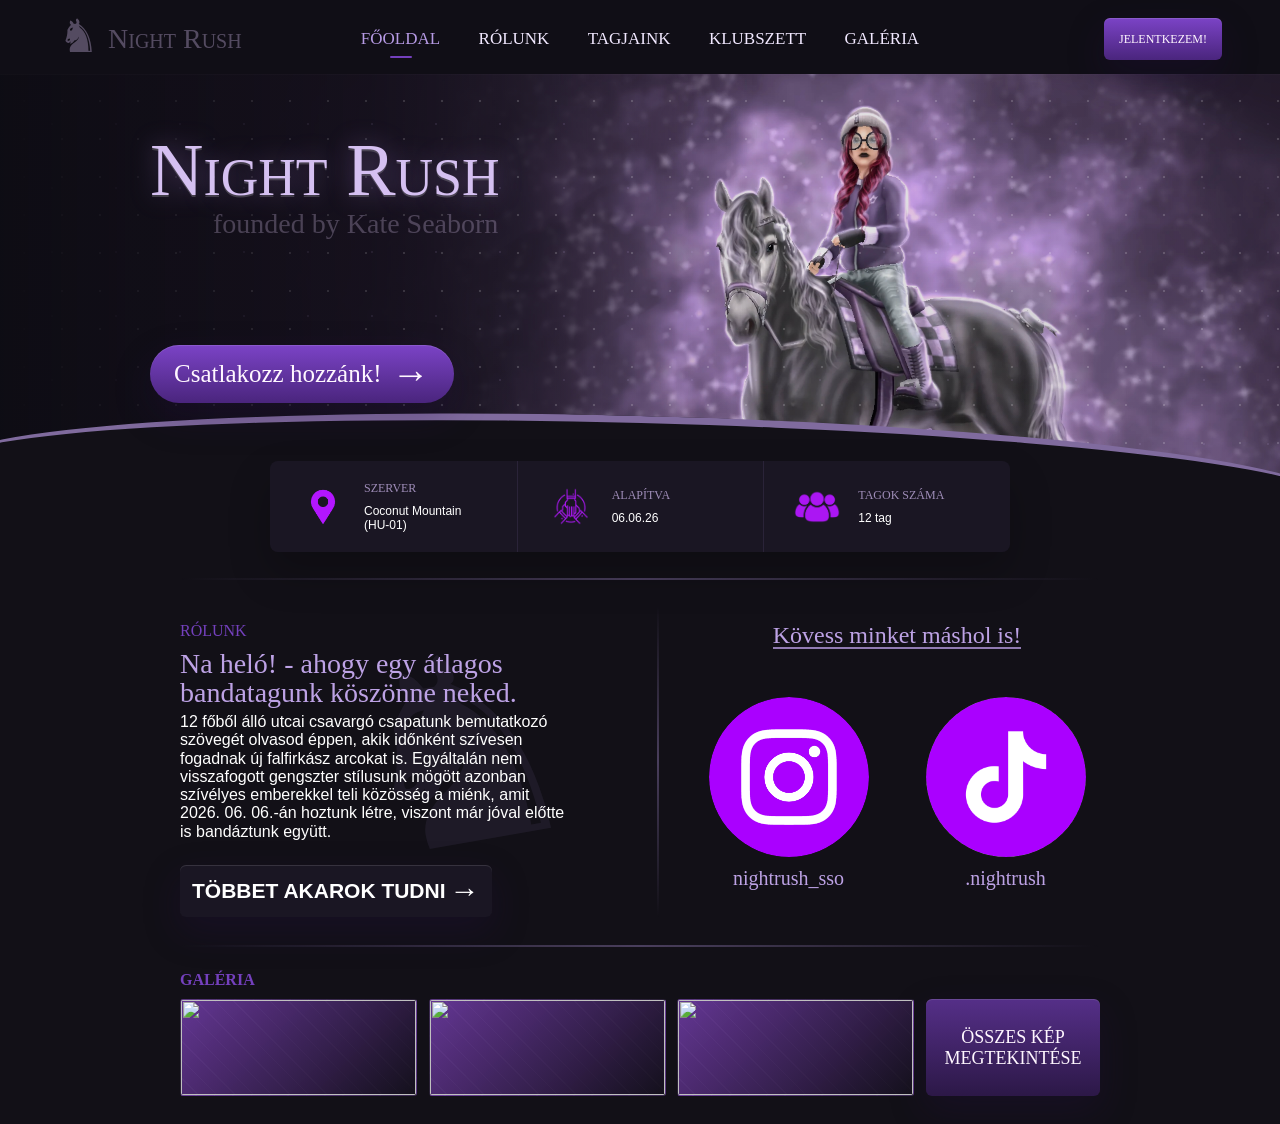
==== index.html @ 63777955 "felesleges mappa kidobása" ====
﻿<!doctype html>
<html lang="hu">
  <head>
    <meta charset="utf-8">
    <meta name="viewport" content="width=device-width, initial-scale=1">
    <title>Night Rush</title>
    <link rel="icon" type="image/png" href="favicon.png">
    <link rel="stylesheet" href="styles.css">
  </head>
  <body>
    <header class="site-header">
      <a class="brand" href="#top" aria-label="Night Rush főoldal">
        <span class="brand-mark">♞</span>
        <span class="brand-name">Night Rush</span>
      </a>

      <nav class="main-nav" aria-label="Fő navigáció">
        <a class="active" href="#top">Főoldal</a>
        <a href="about.html">Rólunk</a>
        <a href="members.html">Tagjaink</a>
        <a href="clubset.html">Klubszett</a>
        <a href="gallery.html">Galéria</a>
      </nav>

      <a class="signup" href="https://l.instagram.com/?u=https%3A%2F%2Fforms.gle%2FSHaKn915wKjyjQxG9%3Futm_source%3Dig%26utm_medium%3Dsocial%26utm_content%3Dlink_in_bio%26fbclid%3DPAZXh0bgNhZW0CMTEAc3J0YwZhcHBfaWQPOTM2NjE5NzQzMzkyNDU5AAGnLnoHaN5NuX6MIsAoJuYFFS6dMUvovTOfjFdRw7I2v9aJ-uq4dEeVnBawFtA_aem_dSKVIleX3c2ndOFH0dGpqg&e=AUBV46CCBtbFQHq004HUrLaMpmKb7VrA4uUzdfPHMlNv0bK4fb96FV8Ngfit9WtfaIc7hXgrzhkhtYWcp5ZnvWovMsER_MjlGZIw_nQCyIw9JjsWzvC9hpmP2lm9jGzvqNTI8eM" target="_blank" rel="noopener noreferrer">Jelentkezem!</a>
    </header>

    <main id="top">
      <section class="hero" aria-label="Night Rush bemutatkozó">
        <div class="hero-copy">
          <h1>Night Rush</h1>
          <p>founded by Kate Seaborn</p>
          <a class="hero-button" href="https://l.instagram.com/?u=https%3A%2F%2Fforms.gle%2FSHaKn915wKjyjQxG9%3Futm_source%3Dig%26utm_medium%3Dsocial%26utm_content%3Dlink_in_bio%26fbclid%3DPAZXh0bgNhZW0CMTEAc3J0YwZhcHBfaWQPOTM2NjE5NzQzMzkyNDU5AAGnLnoHaN5NuX6MIsAoJuYFFS6dMUvovTOfjFdRw7I2v9aJ-uq4dEeVnBawFtA_aem_dSKVIleX3c2ndOFH0dGpqg&e=AUBV46CCBtbFQHq004HUrLaMpmKb7VrA4uUzdfPHMlNv0bK4fb96FV8Ngfit9WtfaIc7hXgrzhkhtYWcp5ZnvWovMsER_MjlGZIw_nQCyIw9JjsWzvC9hpmP2lm9jGzvqNTI8eM" target="_blank" rel="noopener noreferrer">Csatlakozz hozzánk! <span aria-hidden="true">→</span></a>
        </div>
      </section>

      <section class="club-facts" aria-label="Klub adatok">
        <article>
          <div class="fact-icon"><img src="icon-location.png" alt=""></div>
          <div>
            <h2>Szerver</h2>
            <p>Coconut Mountain (HU-01)</p>
          </div>
        </article>
        <article>
          <div class="fact-icon"><img src="icon-founded.png" alt=""></div>
          <div>
            <h2>Alapítva</h2>
            <p>06.06.26</p>
          </div>
        </article>
        <article>
          <div class="fact-icon"><img src="icon-members.png" alt=""></div>
          <div>
            <h2>Tagok száma</h2>
            <p>12 tag</p>
          </div>
        </article>
      </section>

      <section id="rolunk" class="about-social">
        <div class="about">
          <p class="eyebrow">Rólunk</p>
          <h2>Na heló! - ahogy egy átlagos bandatagunk köszönne neked.</h2>
          <p>
            12 főből álló utcai csavargó csapatunk bemutatkozó szövegét olvasod éppen,
            akik időnként szívesen fogadnak új falfirkász arcokat is. Egyáltalán nem
            visszafogott gengszter stílusunk mögött azonban szívélyes emberekkel teli
            közösség a miénk, amit 2026. 06. 06.-án hoztunk létre, viszont már jóval
            előtte is bandáztunk együtt.
          </p>
          <a class="more-link" href="about.html">Többet akarok tudni <span aria-hidden="true">→</span></a>
        </div>

        <div class="social">
          <h2>Kövess minket máshol is!</h2>
          <div class="social-links">
            <a href="https://www.instagram.com/nightrush_sso/" target="_blank" rel="noopener noreferrer" aria-label="Instagram">
              <span class="social-circle">
                <img src="instagram.png" alt="">
              </span>
              <span>nightrush_sso</span>
            </a>
            <a href="https://www.tiktok.com/@.nightrush" target="_blank" rel="noopener noreferrer" aria-label="TikTok">
              <span class="social-circle">
                <img src="tiktok.png" alt="">
              </span>
              <span>.nightrush</span>
            </a>
          </div>
        </div>
      </section>

      <section id="galeria" class="gallery-section">
        <div class="section-heading">
          <h2>Galéria</h2>
        </div>
        <div class="gallery-row">
          <button class="thumb" type="button" aria-label="Galéria kép 1">
            <img src="gallery-03.png" alt="">
          </button>
          <button class="thumb" type="button" aria-label="Galéria kép 2">
            <img src="gallery-02.png" alt="">
          </button>
          <button class="thumb" type="button" aria-label="Galéria kép 3">
            <img src="gallery-01.png" alt="">
          </button>
          <a class="all-images" href="gallery.html">Összes kép megtekintése</a>
        </div>
      </section>
    </main>
  </body>
</html>
---- styles.css ----
﻿:root {
  --bg: #121017;
  --bg-deep: #0f0d15;
  --panel: #181420;
  --panel-soft: #1f182a;
  --text: #f1e8ff;
  --muted: #9f8db8;
  --purple: #7440bd;
  --purple-soft: #b69ae4;
  --purple-dark: #3b2062;
  --line: rgba(182, 154, 228, 0.34);
}

* {
  box-sizing: border-box;
}

html {
  scroll-behavior: smooth;
}

body {
  margin: 0;
  background: var(--bg);
  color: var(--text);
  font-family: Georgia, "Times New Roman", serif;
  animation: page-fade 700ms ease both;
}

a {
  color: inherit;
  text-decoration: none;
}

.site-header {
  position: sticky;
  top: 0;
  z-index: 10;
  height: 74px;
  display: grid;
  grid-template-columns: minmax(190px, 1fr) auto minmax(150px, 1fr);
  align-items: center;
  gap: 24px;
  padding: 0 clamp(20px, 5vw, 58px);
  background: rgba(17, 15, 23, 0.96);
  box-shadow: 0 1px 0 rgba(255, 255, 255, 0.02);
  animation: slide-down 650ms ease both;
}

.brand {
  display: inline-flex;
  align-items: center;
  gap: 9px;
  width: max-content;
  color: rgba(197, 177, 222, 0.38);
}

.brand-mark {
  font-size: 46px;
  line-height: 1;
  transform: translateY(-2px);
}

.brand-name {
  font-size: clamp(20px, 2.4vw, 28px);
  font-variant: small-caps;
  letter-spacing: 0;
}

.main-nav {
  display: flex;
  align-items: center;
  justify-content: center;
  gap: clamp(18px, 3vw, 42px);
  font-size: clamp(15px, 1.35vw, 17px);
  text-transform: uppercase;
}

.main-nav a {
  position: relative;
  color: #f1e8ff;
  padding: 29px 0;
}

.main-nav a.active,
.main-nav a:hover {
  color: var(--purple-soft);
}

.main-nav a.active::after,
.main-nav a:hover::after {
  content: "";
  position: absolute;
  left: 50%;
  bottom: 20px;
  width: 22px;
  height: 2px;
  transform: translateX(-50%);
  background: var(--purple);
  border-radius: 999px;
}

.signup,
.hero-button,
.more-link,
.all-images {
  display: inline-flex;
  align-items: center;
  justify-content: center;
  min-height: 42px;
  border-radius: 6px;
  background: linear-gradient(180deg, #7b43c6, #4a257d);
  box-shadow: inset 0 1px 0 rgba(255, 255, 255, 0.12), 0 14px 36px rgba(38, 14, 72, 0.26);
  color: #fff7ff;
  transition: transform 420ms cubic-bezier(0.16, 1, 0.3, 1), filter 420ms ease, box-shadow 420ms ease;
  animation: button-breathe 4.6s ease-in-out infinite;
}

.signup:hover,
.hero-button:hover,
.more-link:hover,
.all-images:hover {
  transform: translateY(-3px) scale(1.025);
  filter: brightness(1.12);
  box-shadow: inset 0 1px 0 rgba(255, 255, 255, 0.16), 0 18px 42px rgba(116, 64, 189, 0.38);
}

.signup {
  justify-self: end;
  min-width: 114px;
  padding: 0 15px;
  font-size: 12px;
  text-transform: uppercase;
}

.hero {
  position: relative;
  min-height: 410px;
  display: grid;
  grid-template-columns: minmax(320px, 0.9fr) minmax(260px, 1fr);
  align-items: center;
  gap: 26px;
  overflow: hidden;
  padding: 62px clamp(28px, 14vw, 150px) 82px;
  background:
    linear-gradient(90deg, rgba(12, 11, 18, 0.94) 0%, rgba(15, 12, 22, 0.76) 29%, rgba(27, 18, 38, 0.1) 60%, rgba(18, 14, 25, 0.22) 100%),
    url("hero-bg.png");
  background-size: cover;
  background-position: center, 52% 38%;
  animation: hero-glow 7.2s ease-in-out infinite alternate, hero-pan 18s ease-in-out infinite alternate;
}

.hero::before {
  content: "";
  position: absolute;
  inset: 0;
  background-image:
    radial-gradient(circle, rgba(255, 255, 255, 0.52) 0 1px, transparent 1.6px),
    radial-gradient(circle, rgba(197, 174, 233, 0.36) 0 1px, transparent 1.5px);
  background-size: 38px 38px, 64px 64px;
  background-position: 5px 8px, 20px 18px;
  mask-image: linear-gradient(90deg, transparent 0%, black 38%, black 100%);
  opacity: 0.33;
  animation: stars-drift 16s linear infinite, star-pulse 5.8s ease-in-out infinite;
}

.hero::after {
  content: "";
  position: absolute;
  left: -4vw;
  right: -4vw;
  bottom: -30px;
  height: 92px;
  background: var(--bg);
  border-top: 7px solid rgba(171, 143, 211, 0.72);
  border-radius: 50% 50% 0 0 / 66% 66% 0 0;
  transform: rotate(1.5deg);
}

.hero-copy {
  position: relative;
  z-index: 1;
  max-width: 450px;
  animation: rise-in 1100ms 140ms cubic-bezier(0.16, 1, 0.3, 1) both;
}

.hero h1 {
  margin: 0;
  color: #d5c0f1;
  font-size: clamp(56px, 7vw, 74px);
  font-weight: 400;
  line-height: 0.92;
  text-shadow: 0 2px 0 rgba(255, 255, 255, 0.18), 0 0 26px rgba(178, 137, 230, 0.4);
  font-variant: small-caps;
  animation: title-aura 4.8s ease-in-out infinite;
}

.hero p {
  margin: 4px 0 105px 63px;
  color: rgba(181, 164, 199, 0.34);
  font-size: clamp(20px, 2.4vw, 28px);
}

.hero-button {
  min-width: 268px;
  min-height: 58px;
  padding: 0 24px;
  border-radius: 999px;
  font-size: 25px;
  animation-delay: 700ms;
}

.hero-button span {
  margin-left: 10px;
  font-size: 38px;
  line-height: 0;
}

.club-facts {
  position: relative;
  z-index: 2;
  width: min(740px, calc(100% - 36px));
  margin: -24px auto 26px;
  display: grid;
  grid-template-columns: repeat(3, 1fr);
  background: rgba(28, 23, 37, 0.96);
  border-radius: 8px;
  box-shadow: 0 20px 42px rgba(0, 0, 0, 0.22);
  animation: rise-in 1050ms 260ms cubic-bezier(0.16, 1, 0.3, 1) both, panel-glow 5.6s ease-in-out infinite;
}

.club-facts article {
  min-height: 86px;
  display: flex;
  align-items: center;
  gap: 18px;
  padding: 20px 30px;
}

.club-facts article + article {
  border-left: 1px solid rgba(165, 134, 211, 0.12);
}

.fact-icon {
  color: var(--purple);
  width: 46px;
  height: 46px;
  display: grid;
  place-items: center;
  flex: 0 0 46px;
  font-size: 42px;
  line-height: 1;
  animation: icon-pulse 3.8s ease-in-out infinite;
}

.fact-icon img {
  width: 100%;
  height: 100%;
  display: block;
  object-fit: contain;
  mix-blend-mode: screen;
}

.club-facts h2 {
  margin: 0 0 8px;
  color: var(--muted);
  font-size: 12px;
  font-weight: 400;
  text-transform: uppercase;
}

.club-facts p {
  margin: 0;
  color: #fff;
  font-family: "Trebuchet MS", Arial, Helvetica, sans-serif;
  font-size: 12px;
}

.about-social,
.gallery-section {
  width: min(920px, calc(100% - 38px));
  margin: 0 auto;
}

.about-social {
  position: relative;
  display: grid;
  grid-template-columns: minmax(280px, 1fr) minmax(280px, 1fr);
  gap: 34px;
  padding-top: 25px;
  border-top: 2px solid transparent;
  border-image: linear-gradient(90deg, transparent, var(--line), transparent) 1;
  animation: rise-in 1080ms 380ms cubic-bezier(0.16, 1, 0.3, 1) both;
}

.about-social::before {
  content: "♞";
  position: absolute;
  left: clamp(38px, 17vw, 166px);
  top: 44px;
  color: rgba(182, 154, 228, 0.08);
  font-size: clamp(145px, 22vw, 260px);
  line-height: 1;
  transform: rotate(-10deg);
  pointer-events: none;
  animation: ghost-horse 8s ease-in-out infinite;
}

.about {
  position: relative;
  z-index: 1;
  padding: 17px 54px 0 0;
}

.eyebrow,
.section-heading h2 {
  margin: 0 0 10px;
  color: var(--purple);
  font-size: 16px;
  text-transform: uppercase;
}

.about h2 {
  margin: 0 0 6px;
  color: #bda2e5;
  font-size: clamp(25px, 3vw, 28px);
  line-height: 1.02;
  font-weight: 400;
}

.about p:not(.eyebrow) {
  margin: 0;
  max-width: 460px;
  color: #fff;
  font-family: "Trebuchet MS", Arial, Helvetica, sans-serif;
  font-size: 16px;
  line-height: 1.14;
}

.more-link {
  min-width: 290px;
  min-height: 52px;
  margin-top: 24px;
  padding: 0 12px;
  background: rgba(28, 23, 37, 0.92);
  color: #fff;
  font-family: "Trebuchet MS", Arial, Helvetica, sans-serif;
  font-size: 21px;
  font-weight: 700;
  text-transform: uppercase;
  animation-delay: 1300ms;
}

.more-link span {
  margin-left: 4px;
  font-size: 30px;
}

.social {
  position: relative;
  z-index: 1;
  border-left: 2px solid transparent;
  border-image: linear-gradient(180deg, transparent, var(--line), transparent) 1;
  padding: 18px 0 0 35px;
  text-align: center;
}

.social h2 {
  display: inline-block;
  margin: 0 0 48px;
  color: #bda2e5;
  font-size: clamp(22px, 2.8vw, 24px);
  font-weight: 400;
  line-height: 1;
  border-bottom: 2px solid rgba(181, 154, 223, 0.78);
}

.social-links {
  display: grid;
  grid-template-columns: repeat(2, minmax(130px, 1fr));
  gap: 28px;
  align-items: start;
}

.social-links a {
  display: grid;
  justify-items: center;
  gap: 10px;
  color: #bda2e5;
  font-size: 20px;
  animation: social-rise 1.1s cubic-bezier(0.16, 1, 0.3, 1) both;
}

.social-links a:nth-child(2) {
  animation-delay: 160ms;
}

.social-circle {
  width: min(160px, 100%);
  aspect-ratio: 1;
  display: grid;
  place-items: center;
  border-radius: 50%;
  background: transparent;
  color: #17121d;
  line-height: 1;
  overflow: hidden;
  transition: transform 520ms cubic-bezier(0.16, 1, 0.3, 1), box-shadow 520ms ease, filter 520ms ease;
}

.social-circle img {
  width: 100%;
  height: 100%;
  display: block;
  border-radius: 50%;
  object-fit: cover;
  object-position: center;
}

.social-links a:hover .social-circle {
  box-shadow: 0 0 46px rgba(176, 0, 255, 0.58);
  filter: brightness(1.08) saturate(1.08);
  transform: translateY(-8px) scale(1.055);
}

.gallery-section {
  margin-top: 28px;
  padding: 24px 0 28px;
  border-top: 2px solid transparent;
  border-image: linear-gradient(90deg, transparent, var(--line), transparent) 1;
  animation: rise-in 1080ms 480ms cubic-bezier(0.16, 1, 0.3, 1) both;
}

.gallery-row {
  display: grid;
  grid-template-columns: repeat(3, minmax(120px, 1fr)) 174px;
  gap: 12px;
  align-items: stretch;
}

.thumb {
  min-height: 95px;
  display: grid;
  place-items: center;
  overflow: hidden;
  padding: 0;
  border: 1px solid rgba(184, 153, 230, 0.12);
  border-radius: 3px;
  background:
    linear-gradient(135deg, rgba(132, 69, 196, 0.72), rgba(20, 16, 28, 0.88)),
    repeating-linear-gradient(45deg, transparent 0 12px, rgba(255, 255, 255, 0.08) 12px 13px);
  color: rgba(255, 255, 255, 0.68);
  cursor: pointer;
  font-family: inherit;
  font-size: 12px;
  text-transform: uppercase;
  position: relative;
  transition: transform 520ms cubic-bezier(0.16, 1, 0.3, 1), filter 520ms ease, box-shadow 520ms ease;
  animation: thumb-enter 980ms cubic-bezier(0.16, 1, 0.3, 1) both;
}

.thumb img {
  width: 100%;
  height: 100%;
  min-height: 95px;
  display: block;
  object-fit: cover;
}

.thumb::before {
  content: "";
  position: absolute;
  inset: -40%;
  background: linear-gradient(110deg, transparent 38%, rgba(255, 255, 255, 0.18), transparent 62%);
  opacity: 0;
  transform: translateX(-36%);
  animation: thumb-shimmer 6s ease-in-out infinite;
  pointer-events: none;
}

.thumb span,
.thumb img {
  position: relative;
  z-index: 1;
}

.thumb:nth-child(2) {
  animation-delay: 120ms;
}

.thumb:nth-child(3) {
  animation-delay: 240ms;
}

.thumb:nth-child(4) {
  animation-delay: 360ms;
}

.thumb:nth-child(2)::before {
  animation-delay: 800ms;
}

.thumb:nth-child(3)::before {
  animation-delay: 1500ms;
}

.thumb:nth-child(4)::before {
  animation-delay: 2200ms;
}

.thumb:hover {
  box-shadow: 0 16px 36px rgba(0, 0, 0, 0.34), 0 0 22px rgba(116, 64, 189, 0.28);
  filter: brightness(1.16) saturate(1.12);
  transform: translateY(-7px) scale(1.025);
}

.all-images {
  min-height: 95px;
  padding: 10px 14px;
  background: linear-gradient(180deg, #552f88, #2c1847);
  font-size: 18px;
  line-height: 1.15;
  text-align: center;
  text-transform: uppercase;
}

.gallery-page {
  min-height: calc(100vh - 74px);
  padding: 54px clamp(18px, 5vw, 58px) 70px;
  background:
    radial-gradient(circle at 20% 0%, rgba(116, 64, 189, 0.22), transparent 34%),
    radial-gradient(circle at 86% 12%, rgba(182, 154, 228, 0.13), transparent 30%),
    var(--bg);
}

.about-page {
  min-height: calc(100vh - 74px);
  padding: 54px clamp(18px, 5vw, 58px) 76px;
  background:
    radial-gradient(circle at 18% 8%, rgba(116, 64, 189, 0.22), transparent 34%),
    radial-gradient(circle at 84% 18%, rgba(182, 154, 228, 0.12), transparent 32%),
    var(--bg);
}

.about-hero {
  width: min(1080px, 100%);
  margin: 0 auto 24px;
  padding-bottom: 24px;
  border-bottom: 2px solid transparent;
  border-image: linear-gradient(90deg, transparent, var(--line), transparent) 1;
  animation: rise-in 1000ms 120ms cubic-bezier(0.16, 1, 0.3, 1) both;
}

.about-hero h1 {
  margin: 0;
  color: #d5c0f1;
  font-size: clamp(42px, 6vw, 72px);
  font-weight: 400;
  line-height: 0.95;
  font-variant: small-caps;
  text-shadow: 0 0 34px rgba(178, 137, 230, 0.5);
}

.story-list {
  width: min(1080px, 100%);
  margin: 0 auto;
  display: grid;
  gap: 18px;
}

.story-block {
  position: relative;
  display: grid;
  grid-template-columns: minmax(260px, 0.58fr) minmax(180px, 0.42fr);
  align-items: center;
  min-height: 178px;
  overflow: hidden;
  animation: rise-in 1000ms cubic-bezier(0.16, 1, 0.3, 1) both;
}

.story-block::before {
  content: "";
  position: absolute;
  inset: 0 0 0 32%;
  background: var(--story-bg) center / cover no-repeat;
  opacity: 0.24;
  mask-image: radial-gradient(ellipse at center, black 0%, black 36%, transparent 76%);
  pointer-events: none;
}

.story-block:nth-child(2) {
  animation-delay: 120ms;
}

.story-block:nth-child(3) {
  animation-delay: 240ms;
}

.story-block:nth-child(4) {
  animation-delay: 360ms;
}

.story-block.align-right {
  grid-template-columns: minmax(180px, 0.42fr) minmax(260px, 0.58fr);
}

.story-block.align-right::before {
  inset: 0 32% 0 0;
}

.story-block:nth-child(1) {
  --story-bg: url("about-bg-01.png");
}

.story-block:nth-child(2) {
  --story-bg: url("about-bg-02.png");
}

.story-block:nth-child(3) {
  --story-bg: url("about-bg-03.png");
}

.story-block:nth-child(4) {
  --story-bg: url("about-bg-01.png");
}
.story-block:nth-child(2)::before {
  background-position: 24% center;
}

.story-block:nth-child(3)::before {
  background-position: center 22%;
}

.story-block.align-right .story-copy {
  grid-column: 2;
}

.story-copy {
  position: relative;
  z-index: 1;
  padding: 28px 30px;
  border-left: 3px solid rgba(116, 64, 189, 0.72);
  background: rgba(24, 20, 32, 0.7);
  box-shadow: 0 18px 42px rgba(0, 0, 0, 0.22);
}

.story-copy::before {
  content: "♞";
  position: absolute;
  right: 20px;
  bottom: -14px;
  color: rgba(182, 154, 228, 0.08);
  font-size: 110px;
  line-height: 1;
  pointer-events: none;
}

.story-copy h2 {
  position: relative;
  margin: 0 0 10px;
  color: #bda2e5;
  font-size: clamp(24px, 3vw, 31px);
  font-weight: 400;
}

.story-copy p {
  position: relative;
  margin: 0;
  color: #fff;
  font-family: "Trebuchet MS", Arial, Helvetica, sans-serif;
  font-size: 16px;
  line-height: 1.45;
}

.story-copy p + p {
  margin-top: 14px;
}

.gallery-hero {
  width: min(1180px, 100%);
  margin: 0 auto 32px;
  padding-bottom: 24px;
  border-bottom: 2px solid transparent;
  border-image: linear-gradient(90deg, transparent, var(--line), transparent) 1;
  animation: rise-in 1000ms 120ms cubic-bezier(0.16, 1, 0.3, 1) both;
}

.gallery-hero h1 {
  margin: 0;
  color: #d5c0f1;
  font-size: clamp(42px, 6vw, 72px);
  font-weight: 400;
  line-height: 0.95;
  font-variant: small-caps;
  text-shadow: 0 0 34px rgba(178, 137, 230, 0.5);
}

.gallery-grid {
  width: min(1180px, 100%);
  margin: 0 auto;
  display: grid;
  grid-template-columns: repeat(6, 1fr);
  gap: 16px;
}

.gallery-card {
  grid-column: span 3;
  min-height: 270px;
  display: block;
  overflow: hidden;
  padding: 0;
  border: 1px solid rgba(184, 153, 230, 0.18);
  border-radius: 6px;
  background: var(--panel);
  cursor: pointer;
  box-shadow: 0 18px 42px rgba(0, 0, 0, 0.24);
  animation: thumb-enter 1050ms cubic-bezier(0.16, 1, 0.3, 1) both;
  transition: transform 520ms cubic-bezier(0.16, 1, 0.3, 1), filter 520ms ease, box-shadow 520ms ease;
}

.gallery-card:nth-child(2) {
  animation-delay: 140ms;
}

.gallery-card:nth-child(3) {
  animation-delay: 280ms;
}

.gallery-card.wide:nth-child(3) {
  grid-column: 2 / span 4;
}

.gallery-card img {
  width: 100%;
  height: 100%;
  min-height: 270px;
  display: block;
  object-fit: cover;
}

.gallery-card:hover {
  box-shadow: 0 24px 54px rgba(0, 0, 0, 0.34), 0 0 26px rgba(116, 64, 189, 0.28);
  filter: brightness(1.1) saturate(1.08);
  transform: translateY(-8px) scale(1.012);
}

.lightbox {
  position: fixed;
  inset: 0;
  z-index: 40;
  display: grid;
  grid-template-columns: 72px minmax(0, 1fr) 72px;
  align-items: center;
  gap: 18px;
  padding: 42px clamp(18px, 4vw, 54px);
  background: rgba(10, 8, 14, 0.68);
  backdrop-filter: blur(3px);
  opacity: 0;
  pointer-events: none;
  transition: opacity 280ms ease;
}

.lightbox.is-open {
  opacity: 1;
  pointer-events: auto;
}

.lightbox-open {
  overflow: hidden;
}

.lightbox-frame {
  margin: 0;
  display: grid;
  gap: 12px;
  justify-items: center;
  transform: translateY(18px) scale(0.98);
  transition: transform 360ms cubic-bezier(0.16, 1, 0.3, 1);
}

.lightbox.is-open .lightbox-frame {
  transform: translateY(0) scale(1);
}

.lightbox-image {
  max-width: 100%;
  max-height: min(76vh, 760px);
  display: block;
  border: 1px solid rgba(184, 153, 230, 0.22);
  border-radius: 6px;
  object-fit: contain;
  box-shadow: 0 28px 70px rgba(0, 0, 0, 0.48), 0 0 38px rgba(116, 64, 189, 0.22);
}

.lightbox-title {
  color: #bda2e5;
  font-family: "Trebuchet MS", Arial, Helvetica, sans-serif;
  font-size: 16px;
  font-weight: 700;
  text-transform: uppercase;
}

.lightbox-close,
.lightbox-nav {
  border: 0;
  border-radius: 50%;
  background: rgba(116, 64, 189, 0.78);
  color: #fff;
  cursor: pointer;
  font-family: Georgia, "Times New Roman", serif;
  transition: transform 220ms ease, filter 220ms ease, box-shadow 220ms ease;
}

.lightbox-close:hover,
.lightbox-nav:hover {
  filter: brightness(1.12);
  transform: scale(1.08);
  box-shadow: 0 0 34px rgba(116, 64, 189, 0.48);
}

.lightbox-close {
  position: absolute;
  top: 22px;
  right: 24px;
  width: 44px;
  height: 44px;
  font-size: 34px;
  line-height: 1;
}

.lightbox-nav {
  width: 58px;
  height: 58px;
  font-size: 48px;
  line-height: 0.9;
}

.lightbox-prev {
  justify-self: end;
}

.lightbox-next {
  justify-self: start;
}

.placeholder-page {
  min-height: calc(100vh - 74px);
  display: grid;
  place-items: center;
  padding: 52px 18px;
  background:
    radial-gradient(circle at 28% 12%, rgba(116, 64, 189, 0.24), transparent 34%),
    radial-gradient(circle at 82% 70%, rgba(182, 154, 228, 0.12), transparent 32%),
    var(--bg);
}

.placeholder-panel {
  position: relative;
  width: min(680px, 100%);
  padding: clamp(34px, 6vw, 58px);
  overflow: hidden;
  text-align: center;
  background: rgba(24, 20, 32, 0.78);
  border-left: 3px solid rgba(116, 64, 189, 0.78);
  box-shadow: 0 24px 56px rgba(0, 0, 0, 0.28), 0 0 28px rgba(116, 64, 189, 0.15);
  animation: rise-in 1000ms 120ms cubic-bezier(0.16, 1, 0.3, 1) both;
}

.placeholder-panel::before {
  content: "♞";
  position: absolute;
  right: 24px;
  bottom: -22px;
  color: rgba(182, 154, 228, 0.08);
  font-size: clamp(140px, 24vw, 230px);
  line-height: 1;
  pointer-events: none;
}

.placeholder-panel h1 {
  position: relative;
  margin: 0 0 12px;
  color: #d5c0f1;
  font-size: clamp(38px, 6vw, 68px);
  font-weight: 400;
  line-height: 0.98;
  font-variant: small-caps;
  text-shadow: 0 0 34px rgba(178, 137, 230, 0.48);
}

.placeholder-panel p:not(.eyebrow) {
  position: relative;
  margin: 0;
  color: #fff;
  font-family: "Trebuchet MS", Arial, Helvetica, sans-serif;
  font-size: clamp(18px, 2.4vw, 24px);
}

@media (max-width: 820px) {
  .site-header {
    height: auto;
    grid-template-columns: 1fr;
    justify-items: center;
    gap: 10px;
    padding: 14px 18px 16px;
  }

  .signup {
    justify-self: center;
  }

  .main-nav {
    width: 100%;
    justify-content: space-between;
    gap: 10px;
    font-size: 14px;
  }

  .main-nav a {
    padding: 8px 0 11px;
  }

  .main-nav a.active::after,
  .main-nav a:hover::after {
    bottom: 4px;
  }

  .hero {
    grid-template-columns: 1fr;
    min-height: 520px;
    align-items: end;
    padding: 34px 22px 106px;
    text-align: left;
    background:
      linear-gradient(180deg, rgba(12, 11, 18, 0.08) 0%, rgba(12, 11, 18, 0.08) 42%, rgba(12, 11, 18, 0.78) 76%, rgba(12, 11, 18, 0.94) 100%),
      url("hero-bg.png");
    background-size: auto 100%;
    background-position: 64% 42%;
    animation: hero-glow 7.2s ease-in-out infinite alternate;
  }

  .hero-copy {
    max-width: 340px;
  }

  .hero h1 {
    font-size: clamp(42px, 13vw, 58px);
  }

  .hero p {
    margin: 4px 0 22px 4px;
    font-size: 19px;
  }

  .hero-button {
    min-width: 210px;
    min-height: 48px;
    padding: 0 18px;
    font-size: 20px;
  }

  .club-facts,
  .about-social,
  .gallery-row {
    grid-template-columns: 1fr;
  }

  .club-facts article + article {
    border-left: 0;
    border-top: 1px solid rgba(165, 134, 211, 0.12);
  }

  .about {
    padding-right: 0;
  }

  .social {
    border-left: 0;
    border-top: 2px solid transparent;
    padding: 26px 0 0;
  }

  .social h2 {
    margin-bottom: 26px;
  }

  .gallery-row {
    grid-template-columns: repeat(2, minmax(0, 1fr));
  }

  .all-images {
    grid-column: 1 / -1;
  }

  .gallery-page {
    padding: 36px 18px 48px;
  }

  .about-page {
    padding: 36px 18px 52px;
  }

  .gallery-grid {
    grid-template-columns: 1fr;
  }

  .story-block,
  .story-block.align-right {
    grid-template-columns: 1fr;
  }

  .story-block::before,
  .story-block.align-right::before {
    inset: 0;
    opacity: 0.28;
    background-position: center;
    mask-image: radial-gradient(ellipse at center, black 0%, black 42%, transparent 88%);
  }
  .story-block:nth-child(2)::before {
    background-position: 22% center;
  }

  .story-block:nth-child(3)::before {
    background-position: center 18%;
  }

  .story-copy {
    background:
      linear-gradient(90deg, rgba(18, 14, 25, 0.94), rgba(18, 14, 25, 0.82)),
      rgba(24, 20, 32, 0.86);
    box-shadow: 0 18px 42px rgba(0, 0, 0, 0.36);
  }

  .story-block.align-right .story-copy {
    grid-column: auto;
  }

  .gallery-card,
  .gallery-card.wide:nth-child(3) {
    grid-column: auto;
  }

  .gallery-card,
  .gallery-card img {
    min-height: 220px;
  }

  .lightbox {
    grid-template-columns: 1fr 1fr;
    grid-template-areas:
      "frame frame"
      "prev next";
    gap: 18px;
    padding: 70px 16px 28px;
  }

  .lightbox-frame {
    grid-area: frame;
  }

  .lightbox-prev {
    grid-area: prev;
    justify-self: end;
  }

  .lightbox-next {
    grid-area: next;
    justify-self: start;
  }

  .lightbox-image {
    max-height: 64vh;
  }
}

@media (max-width: 480px) {
  .main-nav {
    flex-wrap: wrap;
    justify-content: center;
  }

  .brand-mark {
    font-size: 38px;
  }

  .hero h1 {
    font-size: 48px;
  }

  .hero-button,
  .more-link {
    width: 100%;
    min-width: 0;
    font-size: 18px;
  }

  .hero-button {
    width: auto;
    min-width: 185px;
    min-height: 44px;
    padding: 0 15px;
    font-size: 17px;
  }

  .hero-button span {
    font-size: 28px;
  }

  .club-facts article {
    padding: 18px 22px;
  }

  .social-links {
    grid-template-columns: repeat(2, minmax(0, 1fr));
    gap: 18px;
  }

  .social-circle {
    width: min(150px, 38vw);
  }

  .gallery-row {
    grid-template-columns: 1fr;
  }

  .gallery-card,
  .gallery-card img {
    min-height: 180px;
  }
}

@keyframes page-fade {
  from {
    opacity: 0;
  }
  to {
    opacity: 1;
  }
}

@keyframes slide-down {
  from {
    opacity: 0;
    transform: translateY(-24px);
  }
  to {
    opacity: 1;
    transform: translateY(0);
  }
}

@keyframes rise-in {
  from {
    opacity: 0;
    transform: translateY(38px) scale(0.98);
  }
  to {
    opacity: 1;
    transform: translateY(0) scale(1);
  }
}

@keyframes rider-float {
  0%,
  100% {
    transform: translateY(0) scale(1);
  }
  50% {
    transform: translateY(-14px) scale(1.025);
  }
}

@keyframes stars-drift {
  from {
    background-position: 5px 8px, 20px 18px;
  }
  to {
    background-position: 43px 46px, 84px 82px;
  }
}

@keyframes hero-glow {
  from {
    filter: saturate(0.96) contrast(0.98);
  }
  to {
    filter: saturate(1.22) contrast(1.06);
  }
}

@keyframes hero-pan {
  from {
    background-position: center, 50% 36%;
  }
  to {
    background-position: center, 54% 42%;
  }
}

@keyframes star-pulse {
  0%,
  100% {
    opacity: 0.26;
  }
  50% {
    opacity: 0.5;
  }
}

@keyframes title-aura {
  0%,
  100% {
    text-shadow: 0 2px 0 rgba(255, 255, 255, 0.18), 0 0 26px rgba(178, 137, 230, 0.4);
  }
  50% {
    text-shadow: 0 2px 0 rgba(255, 255, 255, 0.2), 0 0 42px rgba(198, 151, 255, 0.76);
  }
}

@keyframes button-breathe {
  0%,
  100% {
    box-shadow: inset 0 1px 0 rgba(255, 255, 255, 0.12), 0 14px 36px rgba(38, 14, 72, 0.26);
  }
  50% {
    box-shadow: inset 0 1px 0 rgba(255, 255, 255, 0.16), 0 18px 46px rgba(116, 64, 189, 0.36);
  }
}

@keyframes panel-glow {
  0%,
  100% {
    box-shadow: 0 20px 42px rgba(0, 0, 0, 0.22);
  }
  50% {
    box-shadow: 0 24px 54px rgba(0, 0, 0, 0.28), 0 0 28px rgba(116, 64, 189, 0.16);
  }
}

@keyframes icon-pulse {
  0%,
  100% {
    transform: scale(1);
    opacity: 0.82;
  }
  50% {
    transform: scale(1.12);
    opacity: 1;
  }
}

@keyframes ghost-horse {
  0%,
  100% {
    transform: translateY(0) rotate(-10deg);
    opacity: 1;
  }
  50% {
    transform: translateY(-12px) rotate(-8deg);
    opacity: 0.72;
  }
}

@keyframes social-rise {
  from {
    opacity: 0;
    transform: translateY(34px) scale(0.92);
  }
  to {
    opacity: 1;
    transform: translateY(0) scale(1);
  }
}

@keyframes thumb-enter {
  from {
    opacity: 0;
    transform: translateY(28px) scale(0.94);
  }
  to {
    opacity: 1;
    transform: translateY(0) scale(1);
  }
}

@keyframes thumb-shimmer {
  0%,
  100% {
    opacity: 0;
    transform: translateX(-36%);
  }
  50% {
    opacity: 1;
    transform: translateX(36%);
  }
}

@media (prefers-reduced-motion: reduce) {
  *,
  *::before,
  *::after {
    animation-duration: 1ms !important;
    animation-iteration-count: 1 !important;
    scroll-behavior: auto !important;
    transition-duration: 1ms !important;
  }
}
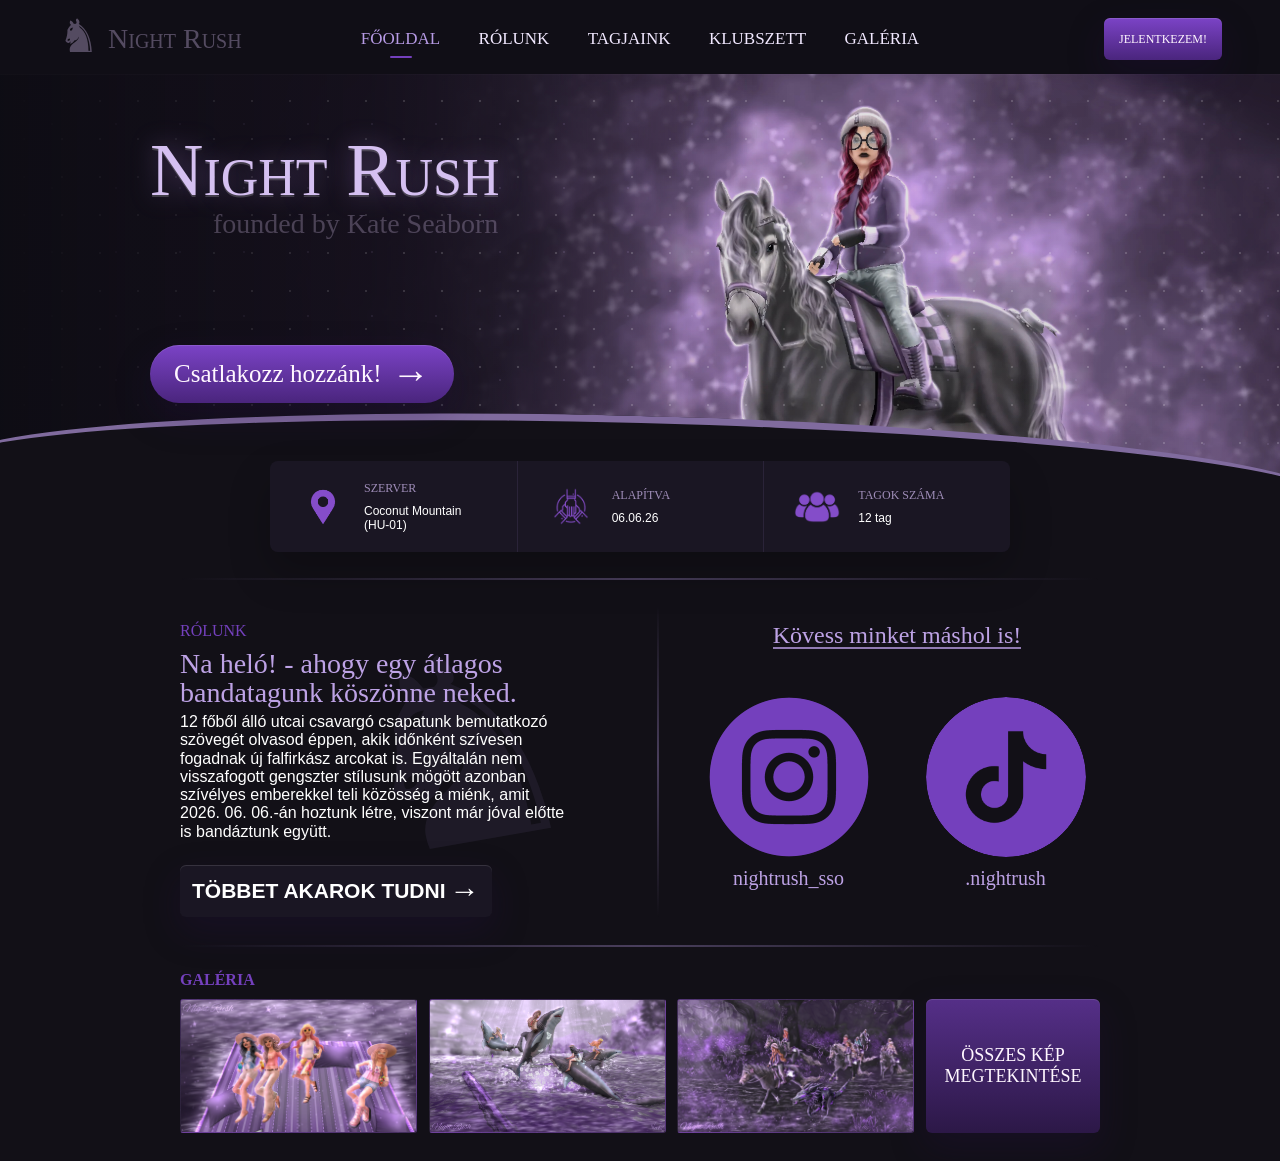
==== commit 96fc6f64: "member oldal első adag + galéria kép" ====
--- a/index.html
+++ b/index.html
@@ -3,9 +3,13 @@
   <head>
     <meta charset="utf-8">
     <meta name="viewport" content="width=device-width, initial-scale=1">
+    <meta property="og:image" content="https://nightrush.hu/assets/images/gallery/gallery-01.png">
+    <meta property="og:image:type" content="image/png">
+    <meta name="twitter:card" content="summary_large_image">
+    <meta name="twitter:image" content="https://nightrush.hu/assets/images/gallery/gallery-01.png">
     <title>Night Rush</title>
-    <link rel="icon" type="image/png" href="favicon.png">
-    <link rel="stylesheet" href="styles.css">
+    <link rel="icon" type="image/png" href="assets/images/favicon/favicon.png">
+    <link rel="stylesheet" href="assets/css/styles.css">
   </head>
   <body>
     <header class="site-header">
@@ -22,7 +26,7 @@
         <a href="gallery.html">Galéria</a>
       </nav>
 
-      <a class="signup" href="https://l.instagram.com/?u=https%3A%2F%2Fforms.gle%2FSHaKn915wKjyjQxG9%3Futm_source%3Dig%26utm_medium%3Dsocial%26utm_content%3Dlink_in_bio%26fbclid%3DPAZXh0bgNhZW0CMTEAc3J0YwZhcHBfaWQPOTM2NjE5NzQzMzkyNDU5AAGnLnoHaN5NuX6MIsAoJuYFFS6dMUvovTOfjFdRw7I2v9aJ-uq4dEeVnBawFtA_aem_dSKVIleX3c2ndOFH0dGpqg&e=AUBV46CCBtbFQHq004HUrLaMpmKb7VrA4uUzdfPHMlNv0bK4fb96FV8Ngfit9WtfaIc7hXgrzhkhtYWcp5ZnvWovMsER_MjlGZIw_nQCyIw9JjsWzvC9hpmP2lm9jGzvqNTI8eM" target="_blank" rel="noopener noreferrer">Jelentkezem!</a>
+      <a class="signup" href="https://forms.gle/75qoNbbadKq58UjFA" target="_blank" rel="noopener noreferrer">Jelentkezem!</a>
     </header>
 
     <main id="top">
@@ -30,27 +34,27 @@
         <div class="hero-copy">
           <h1>Night Rush</h1>
           <p>founded by Kate Seaborn</p>
-          <a class="hero-button" href="https://l.instagram.com/?u=https%3A%2F%2Fforms.gle%2FSHaKn915wKjyjQxG9%3Futm_source%3Dig%26utm_medium%3Dsocial%26utm_content%3Dlink_in_bio%26fbclid%3DPAZXh0bgNhZW0CMTEAc3J0YwZhcHBfaWQPOTM2NjE5NzQzMzkyNDU5AAGnLnoHaN5NuX6MIsAoJuYFFS6dMUvovTOfjFdRw7I2v9aJ-uq4dEeVnBawFtA_aem_dSKVIleX3c2ndOFH0dGpqg&e=AUBV46CCBtbFQHq004HUrLaMpmKb7VrA4uUzdfPHMlNv0bK4fb96FV8Ngfit9WtfaIc7hXgrzhkhtYWcp5ZnvWovMsER_MjlGZIw_nQCyIw9JjsWzvC9hpmP2lm9jGzvqNTI8eM" target="_blank" rel="noopener noreferrer">Csatlakozz hozzánk! <span aria-hidden="true">→</span></a>
+          <a class="hero-button" href="https://forms.gle/75qoNbbadKq58UjFA" target="_blank" rel="noopener noreferrer">Csatlakozz hozzánk! <span aria-hidden="true">→</span></a>
         </div>
       </section>
 
       <section class="club-facts" aria-label="Klub adatok">
         <article>
-          <div class="fact-icon"><img src="icon-location.png" alt=""></div>
+          <div class="fact-icon"><img src="assets/images/icons/icon-location.png" alt=""></div>
           <div>
             <h2>Szerver</h2>
             <p>Coconut Mountain (HU-01)</p>
           </div>
         </article>
         <article>
-          <div class="fact-icon"><img src="icon-founded.png" alt=""></div>
+          <div class="fact-icon"><img src="assets/images/icons/icon-founded.png" alt=""></div>
           <div>
             <h2>Alapítva</h2>
             <p>06.06.26</p>
           </div>
         </article>
         <article>
-          <div class="fact-icon"><img src="icon-members.png" alt=""></div>
+          <div class="fact-icon"><img src="assets/images/icons/icon-members.png" alt=""></div>
           <div>
             <h2>Tagok száma</h2>
             <p>12 tag</p>
@@ -77,13 +81,13 @@
           <div class="social-links">
             <a href="https://www.instagram.com/nightrush_sso/" target="_blank" rel="noopener noreferrer" aria-label="Instagram">
               <span class="social-circle">
-                <img src="instagram.png" alt="">
+                <img src="assets/images/icons/instagram.png" alt="">
               </span>
               <span>nightrush_sso</span>
             </a>
             <a href="https://www.tiktok.com/@.nightrush" target="_blank" rel="noopener noreferrer" aria-label="TikTok">
               <span class="social-circle">
-                <img src="tiktok.png" alt="">
+                <img src="assets/images/icons/tiktok.png" alt="">
               </span>
               <span>.nightrush</span>
             </a>
@@ -97,13 +101,13 @@
         </div>
         <div class="gallery-row">
           <button class="thumb" type="button" aria-label="Galéria kép 1">
-            <img src="gallery-03.png" alt="">
+            <img src="assets/images/gallery/gallery-03.png" alt="">
           </button>
           <button class="thumb" type="button" aria-label="Galéria kép 2">
-            <img src="gallery-02.png" alt="">
+            <img src="assets/images/gallery/gallery-02.png" alt="">
           </button>
           <button class="thumb" type="button" aria-label="Galéria kép 3">
-            <img src="gallery-01.png" alt="">
+            <img src="assets/images/gallery/gallery-01.png" alt="">
           </button>
           <a class="all-images" href="gallery.html">Összes kép megtekintése</a>
         </div>
@@ -112,5 +116,3 @@
   </body>
 </html>
 
-
-
--- a/assets/css/styles.css
+++ b/assets/css/styles.css
@@ -0,0 +1,1812 @@
+﻿:root {
+  --bg: #121017;
+  --bg-deep: #0f0d15;
+  --panel: #181420;
+  --panel-soft: #1f182a;
+  --text: #f1e8ff;
+  --muted: #9f8db8;
+  --purple: #7440bd;
+  --purple-soft: #b69ae4;
+  --purple-dark: #3b2062;
+  --line: rgba(182, 154, 228, 0.34);
+}
+
+* {
+  box-sizing: border-box;
+}
+
+[hidden] {
+  display: none !important;
+}
+
+html {
+  scroll-behavior: smooth;
+}
+
+body {
+  margin: 0;
+  background: var(--bg);
+  color: var(--text);
+  font-family: Georgia, "Times New Roman", serif;
+  animation: page-fade 700ms ease both;
+}
+
+a {
+  color: inherit;
+  text-decoration: none;
+}
+
+.site-header {
+  position: sticky;
+  top: 0;
+  z-index: 10;
+  height: 74px;
+  display: grid;
+  grid-template-columns: minmax(190px, 1fr) auto minmax(150px, 1fr);
+  align-items: center;
+  gap: 24px;
+  padding: 0 clamp(20px, 5vw, 58px);
+  background: rgba(17, 15, 23, 0.96);
+  box-shadow: 0 1px 0 rgba(255, 255, 255, 0.02);
+  animation: slide-down 650ms ease both;
+}
+
+.brand {
+  display: inline-flex;
+  align-items: center;
+  gap: 9px;
+  width: max-content;
+  color: rgba(197, 177, 222, 0.38);
+}
+
+.brand-mark {
+  font-size: 46px;
+  line-height: 1;
+  transform: translateY(-2px);
+}
+
+.brand-name {
+  font-size: clamp(20px, 2.4vw, 28px);
+  font-variant: small-caps;
+  letter-spacing: 0;
+}
+
+.main-nav {
+  display: flex;
+  align-items: center;
+  justify-content: center;
+  gap: clamp(18px, 3vw, 42px);
+  font-size: clamp(15px, 1.35vw, 17px);
+  text-transform: uppercase;
+}
+
+.main-nav a {
+  position: relative;
+  color: #f1e8ff;
+  padding: 29px 0;
+}
+
+.main-nav a.active,
+.main-nav a:hover {
+  color: var(--purple-soft);
+}
+
+.main-nav a.active::after,
+.main-nav a:hover::after {
+  content: "";
+  position: absolute;
+  left: 50%;
+  bottom: 20px;
+  width: 22px;
+  height: 2px;
+  transform: translateX(-50%);
+  background: var(--purple);
+  border-radius: 999px;
+}
+
+.signup,
+.hero-button,
+.more-link,
+.all-images {
+  display: inline-flex;
+  align-items: center;
+  justify-content: center;
+  min-height: 42px;
+  border-radius: 6px;
+  background: linear-gradient(180deg, #7b43c6, #4a257d);
+  box-shadow: inset 0 1px 0 rgba(255, 255, 255, 0.12), 0 14px 36px rgba(38, 14, 72, 0.26);
+  color: #fff7ff;
+  transition: transform 420ms cubic-bezier(0.16, 1, 0.3, 1), filter 420ms ease, box-shadow 420ms ease;
+  animation: button-breathe 4.6s ease-in-out infinite;
+}
+
+.signup:hover,
+.hero-button:hover,
+.more-link:hover,
+.all-images:hover {
+  transform: translateY(-3px) scale(1.025);
+  filter: brightness(1.12);
+  box-shadow: inset 0 1px 0 rgba(255, 255, 255, 0.16), 0 18px 42px rgba(116, 64, 189, 0.38);
+}
+
+.signup {
+  justify-self: end;
+  min-width: 114px;
+  padding: 0 15px;
+  font-size: 12px;
+  text-transform: uppercase;
+}
+
+.hero {
+  position: relative;
+  min-height: 410px;
+  display: grid;
+  grid-template-columns: minmax(320px, 0.9fr) minmax(260px, 1fr);
+  align-items: center;
+  gap: 26px;
+  overflow: hidden;
+  padding: 62px clamp(28px, 14vw, 150px) 82px;
+  background:
+    linear-gradient(90deg, rgba(12, 11, 18, 0.94) 0%, rgba(15, 12, 22, 0.76) 29%, rgba(27, 18, 38, 0.1) 60%, rgba(18, 14, 25, 0.22) 100%),
+    url("../images/backgrounds/hero-bg.png");
+  background-size: cover;
+  background-position: center, 52% 38%;
+  animation: hero-glow 7.2s ease-in-out infinite alternate, hero-pan 18s ease-in-out infinite alternate;
+}
+
+.hero::before {
+  content: "";
+  position: absolute;
+  inset: 0;
+  background-image:
+    radial-gradient(circle, rgba(255, 255, 255, 0.52) 0 1px, transparent 1.6px),
+    radial-gradient(circle, rgba(197, 174, 233, 0.36) 0 1px, transparent 1.5px);
+  background-size: 38px 38px, 64px 64px;
+  background-position: 5px 8px, 20px 18px;
+  mask-image: linear-gradient(90deg, transparent 0%, black 38%, black 100%);
+  opacity: 0.33;
+  animation: stars-drift 16s linear infinite, star-pulse 5.8s ease-in-out infinite;
+}
+
+.hero::after {
+  content: "";
+  position: absolute;
+  left: -4vw;
+  right: -4vw;
+  bottom: -30px;
+  height: 92px;
+  background: var(--bg);
+  border-top: 7px solid rgba(171, 143, 211, 0.72);
+  border-radius: 50% 50% 0 0 / 66% 66% 0 0;
+  transform: rotate(1.5deg);
+}
+
+.hero-copy {
+  position: relative;
+  z-index: 1;
+  max-width: 450px;
+  animation: rise-in 1100ms 140ms cubic-bezier(0.16, 1, 0.3, 1) both;
+}
+
+.hero h1 {
+  margin: 0;
+  color: #d5c0f1;
+  font-size: clamp(56px, 7vw, 74px);
+  font-weight: 400;
+  line-height: 0.92;
+  text-shadow: 0 2px 0 rgba(255, 255, 255, 0.18), 0 0 26px rgba(178, 137, 230, 0.4);
+  font-variant: small-caps;
+  animation: title-aura 4.8s ease-in-out infinite;
+}
+
+.hero p {
+  margin: 4px 0 105px 63px;
+  color: rgba(181, 164, 199, 0.34);
+  font-size: clamp(20px, 2.4vw, 28px);
+}
+
+.hero-button {
+  min-width: 268px;
+  min-height: 58px;
+  padding: 0 24px;
+  border-radius: 999px;
+  font-size: 25px;
+  animation-delay: 700ms;
+}
+
+.hero-button span {
+  margin-left: 10px;
+  font-size: 38px;
+  line-height: 0;
+}
+
+.club-facts {
+  position: relative;
+  z-index: 2;
+  width: min(740px, calc(100% - 36px));
+  margin: -24px auto 26px;
+  display: grid;
+  grid-template-columns: repeat(3, 1fr);
+  background: rgba(28, 23, 37, 0.96);
+  border-radius: 8px;
+  box-shadow: 0 20px 42px rgba(0, 0, 0, 0.22);
+  animation: rise-in 1050ms 260ms cubic-bezier(0.16, 1, 0.3, 1) both, panel-glow 5.6s ease-in-out infinite;
+}
+
+.club-facts article {
+  min-height: 86px;
+  display: flex;
+  align-items: center;
+  gap: 18px;
+  padding: 20px 30px;
+}
+
+.club-facts article + article {
+  border-left: 1px solid rgba(165, 134, 211, 0.12);
+}
+
+.fact-icon {
+  color: var(--purple);
+  width: 46px;
+  height: 46px;
+  display: grid;
+  place-items: center;
+  flex: 0 0 46px;
+  font-size: 42px;
+  line-height: 1;
+  animation: icon-pulse 3.8s ease-in-out infinite;
+}
+
+.fact-icon img {
+  width: 100%;
+  height: 100%;
+  display: block;
+  object-fit: contain;
+  mix-blend-mode: screen;
+}
+
+.club-facts h2 {
+  margin: 0 0 8px;
+  color: var(--muted);
+  font-size: 12px;
+  font-weight: 400;
+  text-transform: uppercase;
+}
+
+.club-facts p {
+  margin: 0;
+  color: #fff;
+  font-family: "Trebuchet MS", Arial, Helvetica, sans-serif;
+  font-size: 12px;
+}
+
+.about-social,
+.gallery-section {
+  width: min(920px, calc(100% - 38px));
+  margin: 0 auto;
+}
+
+.about-social {
+  position: relative;
+  display: grid;
+  grid-template-columns: minmax(280px, 1fr) minmax(280px, 1fr);
+  gap: 34px;
+  padding-top: 25px;
+  border-top: 2px solid transparent;
+  border-image: linear-gradient(90deg, transparent, var(--line), transparent) 1;
+  animation: rise-in 1080ms 380ms cubic-bezier(0.16, 1, 0.3, 1) both;
+}
+
+.about-social::before {
+  content: "♞";
+  position: absolute;
+  left: clamp(38px, 17vw, 166px);
+  top: 44px;
+  color: rgba(182, 154, 228, 0.08);
+  font-size: clamp(145px, 22vw, 260px);
+  line-height: 1;
+  transform: rotate(-10deg);
+  pointer-events: none;
+  animation: ghost-horse 8s ease-in-out infinite;
+}
+
+.about {
+  position: relative;
+  z-index: 1;
+  padding: 17px 54px 0 0;
+}
+
+.eyebrow,
+.section-heading h2 {
+  margin: 0 0 10px;
+  color: var(--purple);
+  font-size: 16px;
+  text-transform: uppercase;
+}
+
+.about h2 {
+  margin: 0 0 6px;
+  color: #bda2e5;
+  font-size: clamp(25px, 3vw, 28px);
+  line-height: 1.02;
+  font-weight: 400;
+}
+
+.about p:not(.eyebrow) {
+  margin: 0;
+  max-width: 460px;
+  color: #fff;
+  font-family: "Trebuchet MS", Arial, Helvetica, sans-serif;
+  font-size: 16px;
+  line-height: 1.14;
+}
+
+.more-link {
+  min-width: 290px;
+  min-height: 52px;
+  margin-top: 24px;
+  padding: 0 12px;
+  background: rgba(28, 23, 37, 0.92);
+  color: #fff;
+  font-family: "Trebuchet MS", Arial, Helvetica, sans-serif;
+  font-size: 21px;
+  font-weight: 700;
+  text-transform: uppercase;
+  animation-delay: 1300ms;
+}
+
+.more-link span {
+  margin-left: 4px;
+  font-size: 30px;
+}
+
+.social {
+  position: relative;
+  z-index: 1;
+  border-left: 2px solid transparent;
+  border-image: linear-gradient(180deg, transparent, var(--line), transparent) 1;
+  padding: 18px 0 0 35px;
+  text-align: center;
+}
+
+.social h2 {
+  display: inline-block;
+  margin: 0 0 48px;
+  color: #bda2e5;
+  font-size: clamp(22px, 2.8vw, 24px);
+  font-weight: 400;
+  line-height: 1;
+  border-bottom: 2px solid rgba(181, 154, 223, 0.78);
+}
+
+.social-links {
+  display: grid;
+  grid-template-columns: repeat(2, minmax(130px, 1fr));
+  gap: 28px;
+  align-items: start;
+}
+
+.social-links a {
+  display: grid;
+  justify-items: center;
+  gap: 10px;
+  color: #bda2e5;
+  font-size: 20px;
+  animation: social-rise 1.1s cubic-bezier(0.16, 1, 0.3, 1) both;
+}
+
+.social-links a:nth-child(2) {
+  animation-delay: 160ms;
+}
+
+.social-circle {
+  width: min(160px, 100%);
+  aspect-ratio: 1;
+  display: grid;
+  place-items: center;
+  border-radius: 50%;
+  background: transparent;
+  color: #17121d;
+  line-height: 1;
+  overflow: hidden;
+  transition: transform 520ms cubic-bezier(0.16, 1, 0.3, 1), box-shadow 520ms ease, filter 520ms ease;
+}
+
+.social-circle img {
+  width: 100%;
+  height: 100%;
+  display: block;
+  border-radius: 50%;
+  object-fit: cover;
+  object-position: center;
+}
+
+.social-links a:hover .social-circle {
+  box-shadow: 0 0 46px rgba(176, 0, 255, 0.58);
+  filter: brightness(1.08) saturate(1.08);
+  transform: translateY(-8px) scale(1.055);
+}
+
+.gallery-section {
+  margin-top: 28px;
+  padding: 24px 0 28px;
+  border-top: 2px solid transparent;
+  border-image: linear-gradient(90deg, transparent, var(--line), transparent) 1;
+  animation: rise-in 1080ms 480ms cubic-bezier(0.16, 1, 0.3, 1) both;
+}
+
+.gallery-row {
+  display: grid;
+  grid-template-columns: repeat(3, minmax(120px, 1fr)) 174px;
+  gap: 12px;
+  align-items: stretch;
+}
+
+.thumb {
+  min-height: 95px;
+  display: grid;
+  place-items: center;
+  overflow: hidden;
+  padding: 0;
+  border: 1px solid rgba(184, 153, 230, 0.12);
+  border-radius: 3px;
+  background:
+    linear-gradient(135deg, rgba(132, 69, 196, 0.72), rgba(20, 16, 28, 0.88)),
+    repeating-linear-gradient(45deg, transparent 0 12px, rgba(255, 255, 255, 0.08) 12px 13px);
+  color: rgba(255, 255, 255, 0.68);
+  cursor: pointer;
+  font-family: inherit;
+  font-size: 12px;
+  text-transform: uppercase;
+  position: relative;
+  transition: transform 520ms cubic-bezier(0.16, 1, 0.3, 1), filter 520ms ease, box-shadow 520ms ease;
+  animation: thumb-enter 980ms cubic-bezier(0.16, 1, 0.3, 1) both;
+}
+
+.thumb img {
+  width: 100%;
+  height: 100%;
+  min-height: 95px;
+  display: block;
+  object-fit: cover;
+}
+
+.thumb::before {
+  content: "";
+  position: absolute;
+  inset: -40%;
+  background: linear-gradient(110deg, transparent 38%, rgba(255, 255, 255, 0.18), transparent 62%);
+  opacity: 0;
+  transform: translateX(-36%);
+  animation: thumb-shimmer 6s ease-in-out infinite;
+  pointer-events: none;
+}
+
+.thumb span,
+.thumb img {
+  position: relative;
+  z-index: 1;
+}
+
+.thumb:nth-child(2) {
+  animation-delay: 120ms;
+}
+
+.thumb:nth-child(3) {
+  animation-delay: 240ms;
+}
+
+.thumb:nth-child(4) {
+  animation-delay: 360ms;
+}
+
+.thumb:nth-child(2)::before {
+  animation-delay: 800ms;
+}
+
+.thumb:nth-child(3)::before {
+  animation-delay: 1500ms;
+}
+
+.thumb:nth-child(4)::before {
+  animation-delay: 2200ms;
+}
+
+.thumb:hover {
+  box-shadow: 0 16px 36px rgba(0, 0, 0, 0.34), 0 0 22px rgba(116, 64, 189, 0.28);
+  filter: brightness(1.16) saturate(1.12);
+  transform: translateY(-7px) scale(1.025);
+}
+
+.all-images {
+  min-height: 95px;
+  padding: 10px 14px;
+  background: linear-gradient(180deg, #552f88, #2c1847);
+  font-size: 18px;
+  line-height: 1.15;
+  text-align: center;
+  text-transform: uppercase;
+}
+
+.gallery-page {
+  min-height: calc(100vh - 74px);
+  padding: 54px clamp(18px, 5vw, 58px) 70px;
+  background:
+    radial-gradient(circle at 20% 0%, rgba(116, 64, 189, 0.22), transparent 34%),
+    radial-gradient(circle at 86% 12%, rgba(182, 154, 228, 0.13), transparent 30%),
+    var(--bg);
+}
+
+.about-page {
+  min-height: calc(100vh - 74px);
+  padding: 54px clamp(18px, 5vw, 58px) 76px;
+  background:
+    radial-gradient(circle at 18% 8%, rgba(116, 64, 189, 0.22), transparent 34%),
+    radial-gradient(circle at 84% 18%, rgba(182, 154, 228, 0.12), transparent 32%),
+    var(--bg);
+}
+
+.about-hero {
+  width: min(1080px, 100%);
+  margin: 0 auto 24px;
+  padding-bottom: 24px;
+  border-bottom: 2px solid transparent;
+  border-image: linear-gradient(90deg, transparent, var(--line), transparent) 1;
+  animation: rise-in 1000ms 120ms cubic-bezier(0.16, 1, 0.3, 1) both;
+}
+
+.about-hero h1 {
+  margin: 0;
+  color: #d5c0f1;
+  font-size: clamp(42px, 6vw, 72px);
+  font-weight: 400;
+  line-height: 0.95;
+  font-variant: small-caps;
+  text-shadow: 0 0 34px rgba(178, 137, 230, 0.5);
+}
+
+.story-list {
+  width: min(1080px, 100%);
+  margin: 0 auto;
+  display: grid;
+  gap: 18px;
+}
+
+.story-block {
+  position: relative;
+  display: grid;
+  grid-template-columns: minmax(260px, 0.58fr) minmax(180px, 0.42fr);
+  align-items: center;
+  min-height: 178px;
+  overflow: hidden;
+  animation: rise-in 1000ms cubic-bezier(0.16, 1, 0.3, 1) both;
+}
+
+.story-block::before {
+  content: "";
+  position: absolute;
+  inset: 0 0 0 32%;
+  background: var(--story-bg) center / cover no-repeat;
+  opacity: 0.24;
+  mask-image: radial-gradient(ellipse at center, black 0%, black 36%, transparent 76%);
+  pointer-events: none;
+}
+
+.story-block:nth-child(2) {
+  animation-delay: 120ms;
+}
+
+.story-block:nth-child(3) {
+  animation-delay: 240ms;
+}
+
+.story-block:nth-child(4) {
+  animation-delay: 360ms;
+}
+
+.story-block.align-right {
+  grid-template-columns: minmax(180px, 0.42fr) minmax(260px, 0.58fr);
+}
+
+.story-block.align-right::before {
+  inset: 0 32% 0 0;
+}
+
+.story-block:nth-child(1) {
+  --story-bg: url("../images/backgrounds/about-bg-01.png");
+}
+
+.story-block:nth-child(2) {
+  --story-bg: url("../images/backgrounds/about-bg-02.png");
+}
+
+.story-block:nth-child(3) {
+  --story-bg: url("../images/backgrounds/about-bg-03.png");
+}
+
+.story-block:nth-child(4) {
+  --story-bg: url("../images/backgrounds/about-bg-01.png");
+}
+.story-block:nth-child(2)::before {
+  background-position: 24% center;
+}
+
+.story-block:nth-child(3)::before {
+  background-position: center 22%;
+}
+
+.story-block.align-right .story-copy {
+  grid-column: 2;
+}
+
+.story-copy {
+  position: relative;
+  z-index: 1;
+  padding: 28px 30px;
+  border-left: 3px solid rgba(116, 64, 189, 0.72);
+  background: rgba(24, 20, 32, 0.7);
+  box-shadow: 0 18px 42px rgba(0, 0, 0, 0.22);
+}
+
+.story-copy::before {
+  content: "♞";
+  position: absolute;
+  right: 20px;
+  bottom: -14px;
+  color: rgba(182, 154, 228, 0.08);
+  font-size: 110px;
+  line-height: 1;
+  pointer-events: none;
+}
+
+.story-copy h2 {
+  position: relative;
+  margin: 0 0 10px;
+  color: #bda2e5;
+  font-size: clamp(24px, 3vw, 31px);
+  font-weight: 400;
+}
+
+.story-copy p {
+  position: relative;
+  margin: 0;
+  color: #fff;
+  font-family: "Trebuchet MS", Arial, Helvetica, sans-serif;
+  font-size: 16px;
+  line-height: 1.45;
+}
+
+.story-copy p + p {
+  margin-top: 14px;
+}
+
+.gallery-hero {
+  width: min(1180px, 100%);
+  margin: 0 auto 32px;
+  padding-bottom: 24px;
+  border-bottom: 2px solid transparent;
+  border-image: linear-gradient(90deg, transparent, var(--line), transparent) 1;
+  animation: rise-in 1000ms 120ms cubic-bezier(0.16, 1, 0.3, 1) both;
+}
+
+.gallery-hero h1 {
+  margin: 0;
+  color: #d5c0f1;
+  font-size: clamp(42px, 6vw, 72px);
+  font-weight: 400;
+  line-height: 0.95;
+  font-variant: small-caps;
+  text-shadow: 0 0 34px rgba(178, 137, 230, 0.5);
+}
+
+.gallery-grid {
+  width: min(1180px, 100%);
+  margin: 0 auto;
+  display: grid;
+  grid-template-columns: repeat(6, 1fr);
+  gap: 16px;
+}
+
+.gallery-card {
+  grid-column: span 3;
+  min-height: 270px;
+  display: block;
+  overflow: hidden;
+  padding: 0;
+  border: 1px solid rgba(184, 153, 230, 0.18);
+  border-radius: 6px;
+  background: var(--panel);
+  cursor: pointer;
+  box-shadow: 0 18px 42px rgba(0, 0, 0, 0.24);
+  animation: thumb-enter 1050ms cubic-bezier(0.16, 1, 0.3, 1) both;
+  transition: transform 520ms cubic-bezier(0.16, 1, 0.3, 1), filter 520ms ease, box-shadow 520ms ease;
+}
+
+.gallery-card:nth-child(2) {
+  animation-delay: 140ms;
+}
+
+.gallery-card:nth-child(3) {
+  animation-delay: 280ms;
+}
+
+.gallery-card.wide:nth-child(3) {
+  grid-column: 2 / span 4;
+}
+
+.gallery-card img {
+  width: 100%;
+  height: 100%;
+  min-height: 270px;
+  display: block;
+  object-fit: cover;
+}
+
+.gallery-card:hover {
+  box-shadow: 0 24px 54px rgba(0, 0, 0, 0.34), 0 0 26px rgba(116, 64, 189, 0.28);
+  filter: brightness(1.1) saturate(1.08);
+  transform: translateY(-8px) scale(1.012);
+}
+
+.lightbox {
+  position: fixed;
+  inset: 0;
+  z-index: 40;
+  display: grid;
+  grid-template-columns: 72px minmax(0, 1fr) 72px;
+  align-items: center;
+  gap: 18px;
+  padding: 42px clamp(18px, 4vw, 54px);
+  background: rgba(10, 8, 14, 0.68);
+  backdrop-filter: blur(3px);
+  opacity: 0;
+  pointer-events: none;
+  transition: opacity 280ms ease;
+}
+
+.lightbox.is-open {
+  opacity: 1;
+  pointer-events: auto;
+}
+
+.lightbox-open {
+  overflow: hidden;
+}
+
+.lightbox-frame {
+  margin: 0;
+  display: grid;
+  gap: 12px;
+  justify-items: center;
+  transform: translateY(18px) scale(0.98);
+  transition: transform 360ms cubic-bezier(0.16, 1, 0.3, 1);
+}
+
+.lightbox.is-open .lightbox-frame {
+  transform: translateY(0) scale(1);
+}
+
+.lightbox-image {
+  max-width: 100%;
+  max-height: min(76vh, 760px);
+  display: block;
+  border: 1px solid rgba(184, 153, 230, 0.22);
+  border-radius: 6px;
+  object-fit: contain;
+  box-shadow: 0 28px 70px rgba(0, 0, 0, 0.48), 0 0 38px rgba(116, 64, 189, 0.22);
+}
+
+.lightbox-title {
+  color: #bda2e5;
+  font-family: "Trebuchet MS", Arial, Helvetica, sans-serif;
+  font-size: 16px;
+  font-weight: 700;
+  text-transform: uppercase;
+}
+
+.lightbox-close,
+.lightbox-nav {
+  border: 0;
+  border-radius: 50%;
+  background: rgba(116, 64, 189, 0.78);
+  color: #fff;
+  cursor: pointer;
+  font-family: Georgia, "Times New Roman", serif;
+  transition: transform 220ms ease, filter 220ms ease, box-shadow 220ms ease;
+}
+
+.lightbox-close:hover,
+.lightbox-nav:hover {
+  filter: brightness(1.12);
+  transform: scale(1.08);
+  box-shadow: 0 0 34px rgba(116, 64, 189, 0.48);
+}
+
+.lightbox-close {
+  position: absolute;
+  top: 22px;
+  right: 24px;
+  width: 44px;
+  height: 44px;
+  font-size: 34px;
+  line-height: 1;
+}
+
+.lightbox-nav {
+  width: 58px;
+  height: 58px;
+  font-size: 48px;
+  line-height: 0.9;
+}
+
+.lightbox-prev {
+  justify-self: end;
+}
+
+.lightbox-next {
+  justify-self: start;
+}
+
+.placeholder-page {
+  min-height: calc(100vh - 74px);
+  display: grid;
+  place-items: center;
+  padding: 52px 18px;
+  background:
+    radial-gradient(circle at 28% 12%, rgba(116, 64, 189, 0.24), transparent 34%),
+    radial-gradient(circle at 82% 70%, rgba(182, 154, 228, 0.12), transparent 32%),
+    var(--bg);
+}
+
+.placeholder-panel {
+  position: relative;
+  width: min(680px, 100%);
+  padding: clamp(34px, 6vw, 58px);
+  overflow: hidden;
+  text-align: center;
+  background: rgba(24, 20, 32, 0.78);
+  border-left: 3px solid rgba(116, 64, 189, 0.78);
+  box-shadow: 0 24px 56px rgba(0, 0, 0, 0.28), 0 0 28px rgba(116, 64, 189, 0.15);
+  animation: rise-in 1000ms 120ms cubic-bezier(0.16, 1, 0.3, 1) both;
+}
+
+.placeholder-panel::before {
+  content: "♞";
+  position: absolute;
+  right: 24px;
+  bottom: -22px;
+  color: rgba(182, 154, 228, 0.08);
+  font-size: clamp(140px, 24vw, 230px);
+  line-height: 1;
+  pointer-events: none;
+}
+
+.placeholder-panel h1 {
+  position: relative;
+  margin: 0 0 12px;
+  color: #d5c0f1;
+  font-size: clamp(38px, 6vw, 68px);
+  font-weight: 400;
+  line-height: 0.98;
+  font-variant: small-caps;
+  text-shadow: 0 0 34px rgba(178, 137, 230, 0.48);
+}
+
+.placeholder-panel p:not(.eyebrow) {
+  position: relative;
+  margin: 0;
+  color: #fff;
+  font-family: "Trebuchet MS", Arial, Helvetica, sans-serif;
+  font-size: clamp(18px, 2.4vw, 24px);
+}
+
+.members-page {
+  min-height: calc(100vh - 74px);
+  padding: 24px clamp(18px, 5vw, 58px) 60px;
+  background:
+    radial-gradient(circle at 50% 8%, rgba(116, 64, 189, 0.18), transparent 28%),
+    radial-gradient(circle at 72% 62%, rgba(182, 154, 228, 0.08), transparent 34%),
+    var(--bg);
+}
+
+.members-hero {
+  width: min(720px, 100%);
+  margin: 0 auto 14px;
+  text-align: center;
+  animation: rise-in 1000ms 120ms cubic-bezier(0.16, 1, 0.3, 1) both;
+}
+
+.members-hero h1 {
+  margin: 0;
+  color: #d5c0f1;
+  font-size: clamp(36px, 5.4vw, 58px);
+  font-weight: 400;
+  line-height: 0.9;
+  font-variant: small-caps;
+  text-shadow: 0 0 28px rgba(178, 137, 230, 0.72);
+}
+
+.members-hero::after {
+  content: "";
+  width: min(360px, 72%);
+  height: 2px;
+  display: block;
+  margin: 12px auto 0;
+  background: linear-gradient(90deg, transparent, var(--line), transparent);
+}
+
+.members-help {
+  width: min(700px, 100%);
+  margin: 0 auto 24px;
+  color: rgba(213, 192, 241, 0.62);
+  font-family: "Trebuchet MS", Arial, Helvetica, sans-serif;
+  font-size: 14px;
+  letter-spacing: 0;
+  text-align: center;
+  text-shadow: 0 0 14px rgba(178, 99, 255, 0.22);
+  animation: rise-in 1000ms 220ms cubic-bezier(0.16, 1, 0.3, 1) both;
+}
+
+.members-help p {
+  margin: 0;
+}
+
+.rank-section {
+  width: min(920px, 100%);
+  margin: 0 auto 20px;
+  text-align: center;
+  animation: thumb-enter 900ms cubic-bezier(0.16, 1, 0.3, 1) both;
+}
+
+.members-error {
+  width: min(560px, 100%);
+  margin: 28px auto 0;
+  color: #fff;
+  font-family: "Trebuchet MS", Arial, Helvetica, sans-serif;
+  font-size: 16px;
+  text-align: center;
+}
+
+.rank-section h2 {
+  margin: 0 0 8px;
+  display: flex;
+  align-items: center;
+  gap: 10px;
+  color: #bda2e5;
+  font-size: 17px;
+  font-weight: 400;
+  line-height: 1;
+  text-transform: uppercase;
+}
+
+.rank-section h2::before,
+.rank-section h2::after {
+  content: "";
+  height: 1px;
+  flex: 1;
+  background: linear-gradient(90deg, transparent, var(--line));
+}
+
+.rank-section h2::after {
+  background: linear-gradient(90deg, var(--line), transparent);
+}
+
+.member-grid {
+  display: flex;
+  flex-wrap: wrap;
+  justify-content: center;
+  gap: 20px 28px;
+}
+
+.member-grid.single {
+  justify-content: center;
+}
+
+.member-profile {
+  width: 145px;
+  position: relative;
+  display: block;
+  padding-bottom: 18px;
+  border: 0;
+  background: transparent;
+  color: inherit;
+  cursor: pointer;
+  font: inherit;
+  text-align: center;
+}
+
+.member-profile:focus-visible {
+  outline: 2px solid rgba(182, 154, 228, 0.7);
+  outline-offset: 8px;
+}
+
+.member-profile img {
+  position: relative;
+  z-index: 1;
+  width: 138px;
+  height: 156px;
+  display: block;
+  margin: 0 auto;
+  object-fit: contain;
+  filter:
+    drop-shadow(0 0 12px rgba(178, 99, 255, 0.88))
+    drop-shadow(0 0 28px rgba(116, 64, 189, 0.72))
+    brightness(1.08)
+    contrast(1.06);
+  transition: transform 360ms cubic-bezier(0.16, 1, 0.3, 1), filter 360ms ease;
+}
+
+.member-profile:hover img,
+.member-profile.is-active img {
+  transform: translateY(-9px) scale(1.1);
+  filter:
+    drop-shadow(0 0 22px rgba(220, 185, 255, 1))
+    drop-shadow(0 0 48px rgba(178, 99, 255, 0.95))
+    drop-shadow(0 0 72px rgba(116, 64, 189, 0.72))
+    brightness(1.22)
+    contrast(1.12)
+    saturate(1.12);
+}
+
+.member-profile h3 {
+  position: relative;
+  z-index: 2;
+  margin: -23px 0 0;
+  color: #fff;
+  font-size: 18px;
+  font-weight: 400;
+  line-height: 1;
+  text-transform: uppercase;
+  text-shadow:
+    0 0 8px rgba(15, 13, 21, 0.95),
+    0 0 12px rgba(255, 255, 255, 0.52),
+    0 0 22px rgba(213, 192, 241, 0.68),
+    0 0 32px rgba(178, 99, 255, 0.58);
+}
+
+.member-menu-backdrop {
+  position: fixed;
+  inset: 0;
+  z-index: 28;
+  display: block;
+  border: 0;
+  background: rgba(9, 7, 12, 0.54);
+  opacity: 0;
+  pointer-events: none;
+  transition: opacity 220ms ease;
+}
+
+.member-menu-open .member-menu-backdrop {
+  opacity: 1;
+  pointer-events: auto;
+}
+
+.member-menu {
+  position: fixed;
+  left: 50%;
+  top: 50%;
+  z-index: 29;
+  width: min(520px, calc(100vw - 34px));
+  min-height: 340px;
+  display: grid;
+  grid-template-columns: minmax(150px, 0.42fr) minmax(190px, 0.58fr);
+  gap: 18px;
+  padding: 26px 28px 24px;
+  border: 2px solid rgba(178, 99, 255, 0.78);
+  border-radius: 8px;
+  background:
+    linear-gradient(130deg, rgba(23, 20, 30, 0.96), rgba(31, 24, 42, 0.94)),
+    var(--panel);
+  box-shadow:
+    0 28px 80px rgba(0, 0, 0, 0.56),
+    0 0 28px rgba(178, 99, 255, 0.82),
+    0 0 58px rgba(116, 64, 189, 0.7),
+    inset 0 0 22px rgba(178, 99, 255, 0.16);
+  color: #fff;
+  opacity: 0;
+  pointer-events: none;
+  transform: translate(-50%, -46%) scale(0.96);
+  transition: opacity 220ms ease, transform 260ms cubic-bezier(0.16, 1, 0.3, 1);
+}
+
+.member-menu[aria-hidden="false"] {
+  opacity: 1;
+  pointer-events: auto;
+  transform: translate(-50%, -50%) scale(1);
+}
+
+.member-menu-close {
+  position: absolute;
+  top: 9px;
+  right: 11px;
+  width: 28px;
+  height: 28px;
+  display: grid;
+  place-items: center;
+  border: 0;
+  background: transparent;
+  color: #d5c0f1;
+  cursor: pointer;
+  font-family: Georgia, "Times New Roman", serif;
+  font-size: 29px;
+  line-height: 1;
+}
+
+.member-menu-image-wrap {
+  display: grid;
+  align-items: start;
+  justify-items: start;
+  align-content: start;
+  gap: 0;
+  min-height: 255px;
+  position: relative;
+}
+
+.member-menu-image {
+  width: min(215px, 100%);
+  max-height: 285px;
+  display: block;
+  object-fit: contain;
+  position: relative;
+  z-index: 1;
+  filter:
+    drop-shadow(0 0 14px rgba(178, 99, 255, 0.68))
+    drop-shadow(0 0 30px rgba(116, 64, 189, 0.45));
+}
+
+.member-menu-nickname {
+  width: min(215px, 100%);
+  margin-top: -30px;
+  color: #fff;
+  font-family: "Segoe Script", "Bradley Hand ITC", "Comic Sans MS", cursive;
+  font-size: 37px;
+  font-style: italic;
+  font-weight: 700;
+  line-height: 0.95;
+  position: relative;
+  z-index: 3;
+  text-align: center;
+  text-shadow:
+    0 0 10px rgba(15, 13, 21, 0.96),
+    0 0 16px rgba(178, 99, 255, 0.88),
+    0 0 30px rgba(255, 255, 255, 0.2);
+}
+
+.member-menu-sign {
+  width: min(215px, 100%);
+  display: grid;
+  justify-items: center;
+  gap: 7px;
+  margin-top: 8px;
+  color: #f4efff;
+  text-align: center;
+  position: relative;
+  z-index: 3;
+  text-shadow:
+    0 0 10px rgba(15, 13, 21, 0.95),
+    0 0 14px rgba(178, 99, 255, 0.82),
+    0 0 28px rgba(255, 255, 255, 0.2);
+}
+
+.member-menu-meta {
+  display: inline-flex;
+  align-items: center;
+  justify-content: center;
+  gap: 9px;
+  color: #d5c0f1;
+  font-family: "Trebuchet MS", Arial, Helvetica, sans-serif;
+  font-size: 24px;
+  font-weight: 700;
+  line-height: 1;
+}
+
+.member-menu-meta span,
+.member-menu-meta strong {
+  font: inherit;
+  line-height: 1;
+}
+
+.member-menu-meta.has-one-item span[aria-hidden="true"] {
+  display: none;
+}
+
+.member-menu-socials {
+  display: flex;
+  align-items: center;
+  justify-content: center;
+  gap: 13px;
+  margin-top: 9px;
+}
+
+.member-menu-socials a {
+  width: 36px;
+  height: 36px;
+  display: grid;
+  place-items: center;
+  border-radius: 50%;
+  filter:
+    drop-shadow(0 0 5px rgba(255, 255, 255, 0.62))
+    drop-shadow(0 0 11px rgba(232, 220, 255, 0.45))
+    drop-shadow(0 0 17px rgba(178, 99, 255, 0.46));
+  transition: transform 180ms ease, filter 180ms ease;
+}
+
+.member-menu-socials a:hover,
+.member-menu-socials a:focus-visible {
+  transform: translateY(-2px) scale(1.12);
+  filter:
+    drop-shadow(0 0 7px rgba(255, 255, 255, 0.86))
+    drop-shadow(0 0 15px rgba(238, 229, 255, 0.62))
+    drop-shadow(0 0 24px rgba(178, 99, 255, 0.58));
+}
+
+.member-menu-socials a:focus-visible {
+  outline: 2px solid rgba(213, 192, 241, 0.78);
+  outline-offset: 4px;
+}
+
+.member-menu-socials img {
+  width: 100%;
+  height: 100%;
+  display: block;
+  object-fit: contain;
+}
+
+.member-menu-copy {
+  align-self: center;
+  text-align: left;
+}
+
+.member-menu-copy h3 {
+  margin: 0 0 2px;
+  color: #e2d2f5;
+  font-size: clamp(31px, 4vw, 42px);
+  font-weight: 400;
+  line-height: 0.96;
+  text-shadow: 0 0 18px rgba(178, 137, 230, 0.48);
+}
+
+.member-menu-role {
+  margin: 0 0 18px;
+  color: var(--purple-soft);
+  font-size: 16px;
+  font-weight: 700;
+}
+
+.member-menu dl {
+  display: grid;
+  gap: 12px;
+  margin: 0;
+  font-family: "Trebuchet MS", Arial, Helvetica, sans-serif;
+}
+
+.member-menu dl div {
+  display: grid;
+  gap: 2px;
+}
+
+.member-menu dt {
+  color: #c7a9ee;
+  font-family: Georgia, "Times New Roman", serif;
+  font-size: 15px;
+  font-weight: 700;
+}
+
+.member-menu dd {
+  margin: 0;
+  color: #fff;
+  font-size: 14px;
+  line-height: 1.25;
+}
+
+.member-menu blockquote {
+  grid-column: 1 / -1;
+  margin: 18px 4px 0;
+  color: #e2d2f5;
+  font-size: 18px;
+  font-style: italic;
+  line-height: 1.25;
+  text-align: center;
+  text-shadow: 0 0 16px rgba(178, 137, 230, 0.48);
+}
+
+@media (max-width: 820px) {
+  .site-header {
+    height: auto;
+    grid-template-columns: 1fr;
+    justify-items: center;
+    gap: 10px;
+    padding: 14px 18px 16px;
+  }
+
+  .signup {
+    justify-self: center;
+  }
+
+  .main-nav {
+    width: 100%;
+    justify-content: space-between;
+    gap: 10px;
+    font-size: 14px;
+  }
+
+  .main-nav a {
+    padding: 8px 0 11px;
+  }
+
+  .main-nav a.active::after,
+  .main-nav a:hover::after {
+    bottom: 4px;
+  }
+
+  .hero {
+    grid-template-columns: 1fr;
+    min-height: 520px;
+    align-items: end;
+    padding: 34px 22px 106px;
+    text-align: left;
+    background:
+      linear-gradient(180deg, rgba(12, 11, 18, 0.08) 0%, rgba(12, 11, 18, 0.08) 42%, rgba(12, 11, 18, 0.78) 76%, rgba(12, 11, 18, 0.94) 100%),
+      url("../images/backgrounds/hero-bg.png");
+    background-size: auto 100%;
+    background-position: 64% 42%;
+    animation: hero-glow 7.2s ease-in-out infinite alternate;
+  }
+
+  .hero-copy {
+    max-width: 340px;
+  }
+
+  .hero h1 {
+    font-size: clamp(42px, 13vw, 58px);
+  }
+
+  .hero p {
+    margin: 4px 0 22px 4px;
+    font-size: 19px;
+  }
+
+  .hero-button {
+    min-width: 210px;
+    min-height: 48px;
+    padding: 0 18px;
+    font-size: 20px;
+  }
+
+  .club-facts,
+  .about-social,
+  .gallery-row {
+    grid-template-columns: 1fr;
+  }
+
+  .club-facts article + article {
+    border-left: 0;
+    border-top: 1px solid rgba(165, 134, 211, 0.12);
+  }
+
+  .about {
+    padding-right: 0;
+  }
+
+  .social {
+    border-left: 0;
+    border-top: 2px solid transparent;
+    padding: 26px 0 0;
+  }
+
+  .social h2 {
+    margin-bottom: 26px;
+  }
+
+  .gallery-row {
+    grid-template-columns: repeat(2, minmax(0, 1fr));
+  }
+
+  .all-images {
+    grid-column: 1 / -1;
+  }
+
+  .gallery-page {
+    padding: 36px 18px 48px;
+  }
+
+  .about-page {
+    padding: 36px 18px 52px;
+  }
+
+  .members-page {
+    padding: 28px 18px 52px;
+  }
+
+  .rank-section {
+    width: min(520px, 100%);
+  }
+
+  .member-grid {
+    display: grid;
+    grid-template-columns: repeat(2, minmax(0, 1fr));
+    justify-items: center;
+    gap: 14px 20px;
+  }
+
+  .member-grid:not(.single) .member-profile:last-child:nth-child(odd) {
+    grid-column: 1 / -1;
+  }
+
+  .gallery-grid {
+    grid-template-columns: 1fr;
+  }
+
+  .story-block,
+  .story-block.align-right {
+    grid-template-columns: 1fr;
+  }
+
+  .story-block::before,
+  .story-block.align-right::before {
+    inset: 0;
+    opacity: 0.28;
+    background-position: center;
+    mask-image: radial-gradient(ellipse at center, black 0%, black 42%, transparent 88%);
+  }
+  .story-block:nth-child(2)::before {
+    background-position: 22% center;
+  }
+
+  .story-block:nth-child(3)::before {
+    background-position: center 18%;
+  }
+
+  .story-copy {
+    background:
+      linear-gradient(90deg, rgba(18, 14, 25, 0.94), rgba(18, 14, 25, 0.82)),
+      rgba(24, 20, 32, 0.86);
+    box-shadow: 0 18px 42px rgba(0, 0, 0, 0.36);
+  }
+
+  .story-block.align-right .story-copy {
+    grid-column: auto;
+  }
+
+  .gallery-card,
+  .gallery-card.wide:nth-child(3) {
+    grid-column: auto;
+  }
+
+  .gallery-card,
+  .gallery-card img {
+    min-height: 220px;
+  }
+
+  .lightbox {
+    grid-template-columns: 1fr 1fr;
+    grid-template-areas:
+      "frame frame"
+      "prev next";
+    gap: 18px;
+    padding: 70px 16px 28px;
+  }
+
+  .lightbox-frame {
+    grid-area: frame;
+  }
+
+  .lightbox-prev {
+    grid-area: prev;
+    justify-self: end;
+  }
+
+  .lightbox-next {
+    grid-area: next;
+    justify-self: start;
+  }
+
+  .lightbox-image {
+    max-height: 64vh;
+  }
+}
+
+@media (max-width: 480px) {
+  .main-nav {
+    flex-wrap: wrap;
+    justify-content: center;
+  }
+
+  .brand-mark {
+    font-size: 38px;
+  }
+
+  .hero h1 {
+    font-size: 48px;
+  }
+
+  .hero-button,
+  .more-link {
+    width: 100%;
+    min-width: 0;
+    font-size: 18px;
+  }
+
+  .hero-button {
+    width: auto;
+    min-width: 185px;
+    min-height: 44px;
+    padding: 0 15px;
+    font-size: 17px;
+  }
+
+  .hero-button span {
+    font-size: 28px;
+  }
+
+  .club-facts article {
+    padding: 18px 22px;
+  }
+
+  .social-links {
+    grid-template-columns: repeat(2, minmax(0, 1fr));
+    gap: 18px;
+  }
+
+  .social-circle {
+    width: min(150px, 38vw);
+  }
+
+  .gallery-row {
+    grid-template-columns: 1fr;
+  }
+
+  .gallery-card,
+  .gallery-card img {
+    min-height: 180px;
+  }
+
+  .rank-section h2 {
+    font-size: 15px;
+  }
+
+  .member-profile {
+    width: 128px;
+    padding-bottom: 16px;
+  }
+
+  .member-profile img {
+    width: 122px;
+    height: 140px;
+  }
+
+  .member-profile h3 {
+    margin-top: -20px;
+    font-size: 15px;
+  }
+
+  .member-menu {
+    max-height: calc(100vh - 36px);
+    overflow: auto;
+    grid-template-columns: 1fr;
+    gap: 10px;
+    padding: 36px 22px 24px;
+  }
+
+  .member-menu-image-wrap {
+    min-height: 150px;
+  }
+
+  .member-menu-image {
+    max-height: 190px;
+  }
+
+  .member-menu-nickname {
+    justify-self: center;
+    margin-top: -25px;
+    font-size: 33px;
+  }
+
+  .member-menu-sign {
+    justify-self: center;
+    margin-top: 8px;
+  }
+
+  .member-menu-meta {
+    font-size: 22px;
+  }
+
+  .member-menu-socials a {
+    width: 34px;
+    height: 34px;
+  }
+
+  .member-menu-copy {
+    text-align: center;
+  }
+
+  .member-menu-copy h3 {
+    font-size: 31px;
+  }
+
+  .member-menu dl {
+    gap: 10px;
+  }
+
+  .member-menu blockquote {
+    margin-top: 16px;
+    font-size: 16px;
+  }
+}
+
+@keyframes page-fade {
+  from {
+    opacity: 0;
+  }
+  to {
+    opacity: 1;
+  }
+}
+
+@keyframes slide-down {
+  from {
+    opacity: 0;
+    transform: translateY(-24px);
+  }
+  to {
+    opacity: 1;
+    transform: translateY(0);
+  }
+}
+
+@keyframes rise-in {
+  from {
+    opacity: 0;
+    transform: translateY(38px) scale(0.98);
+  }
+  to {
+    opacity: 1;
+    transform: translateY(0) scale(1);
+  }
+}
+
+@keyframes rider-float {
+  0%,
+  100% {
+    transform: translateY(0) scale(1);
+  }
+  50% {
+    transform: translateY(-14px) scale(1.025);
+  }
+}
+
+@keyframes stars-drift {
+  from {
+    background-position: 5px 8px, 20px 18px;
+  }
+  to {
+    background-position: 43px 46px, 84px 82px;
+  }
+}
+
+@keyframes hero-glow {
+  from {
+    filter: saturate(0.96) contrast(0.98);
+  }
+  to {
+    filter: saturate(1.22) contrast(1.06);
+  }
+}
+
+@keyframes hero-pan {
+  from {
+    background-position: center, 50% 36%;
+  }
+  to {
+    background-position: center, 54% 42%;
+  }
+}
+
+@keyframes star-pulse {
+  0%,
+  100% {
+    opacity: 0.26;
+  }
+  50% {
+    opacity: 0.5;
+  }
+}
+
+@keyframes title-aura {
+  0%,
+  100% {
+    text-shadow: 0 2px 0 rgba(255, 255, 255, 0.18), 0 0 26px rgba(178, 137, 230, 0.4);
+  }
+  50% {
+    text-shadow: 0 2px 0 rgba(255, 255, 255, 0.2), 0 0 42px rgba(198, 151, 255, 0.76);
+  }
+}
+
+@keyframes button-breathe {
+  0%,
+  100% {
+    box-shadow: inset 0 1px 0 rgba(255, 255, 255, 0.12), 0 14px 36px rgba(38, 14, 72, 0.26);
+  }
+  50% {
+    box-shadow: inset 0 1px 0 rgba(255, 255, 255, 0.16), 0 18px 46px rgba(116, 64, 189, 0.36);
+  }
+}
+
+@keyframes panel-glow {
+  0%,
+  100% {
+    box-shadow: 0 20px 42px rgba(0, 0, 0, 0.22);
+  }
+  50% {
+    box-shadow: 0 24px 54px rgba(0, 0, 0, 0.28), 0 0 28px rgba(116, 64, 189, 0.16);
+  }
+}
+
+@keyframes icon-pulse {
+  0%,
+  100% {
+    transform: scale(1);
+    opacity: 0.82;
+  }
+  50% {
+    transform: scale(1.12);
+    opacity: 1;
+  }
+}
+
+@keyframes ghost-horse {
+  0%,
+  100% {
+    transform: translateY(0) rotate(-10deg);
+    opacity: 1;
+  }
+  50% {
+    transform: translateY(-12px) rotate(-8deg);
+    opacity: 0.72;
+  }
+}
+
+@keyframes social-rise {
+  from {
+    opacity: 0;
+    transform: translateY(34px) scale(0.92);
+  }
+  to {
+    opacity: 1;
+    transform: translateY(0) scale(1);
+  }
+}
+
+@keyframes thumb-enter {
+  from {
+    opacity: 0;
+    transform: translateY(28px) scale(0.94);
+  }
+  to {
+    opacity: 1;
+    transform: translateY(0) scale(1);
+  }
+}
+
+@keyframes thumb-shimmer {
+  0%,
+  100% {
+    opacity: 0;
+    transform: translateX(-36%);
+  }
+  50% {
+    opacity: 1;
+    transform: translateX(36%);
+  }
+}
+
+@media (prefers-reduced-motion: reduce) {
+  *,
+  *::before,
+  *::after {
+    animation-duration: 1ms !important;
+    animation-iteration-count: 1 !important;
+    scroll-behavior: auto !important;
+    transition-duration: 1ms !important;
+  }
+}
